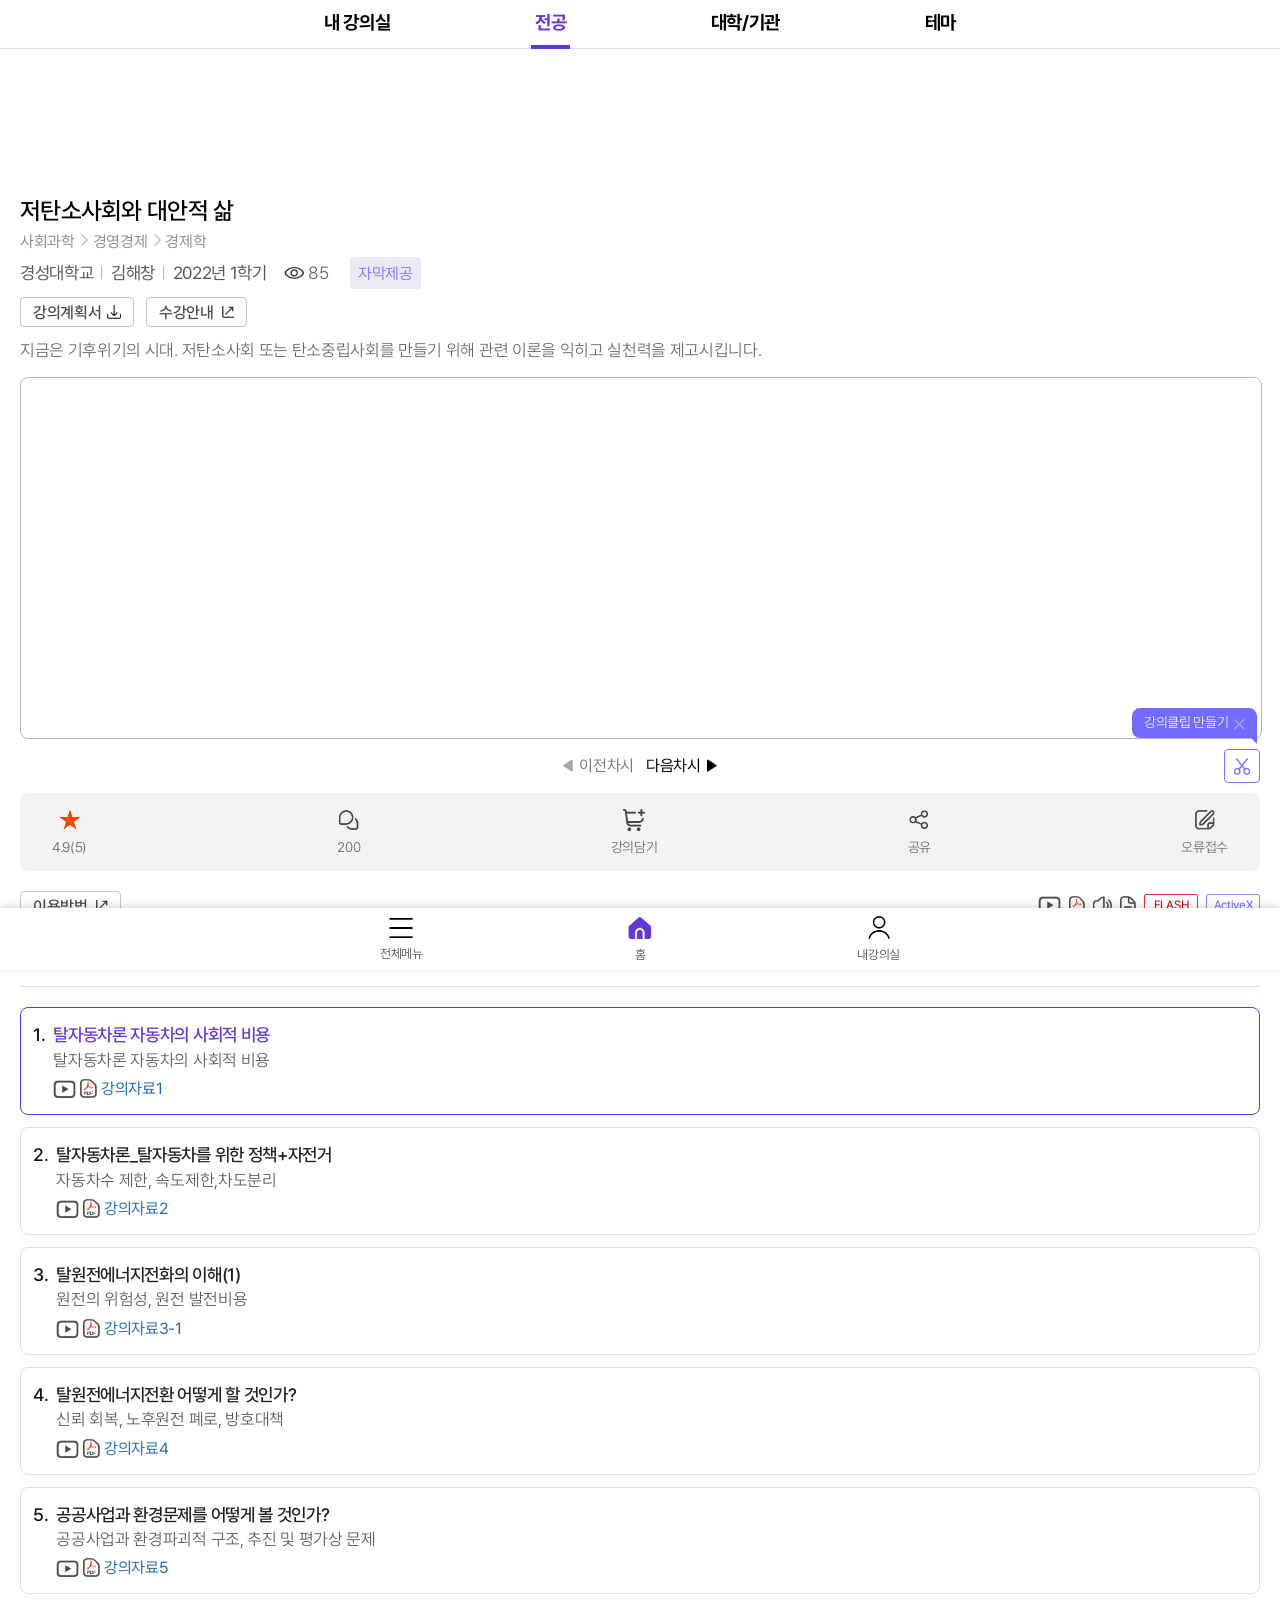
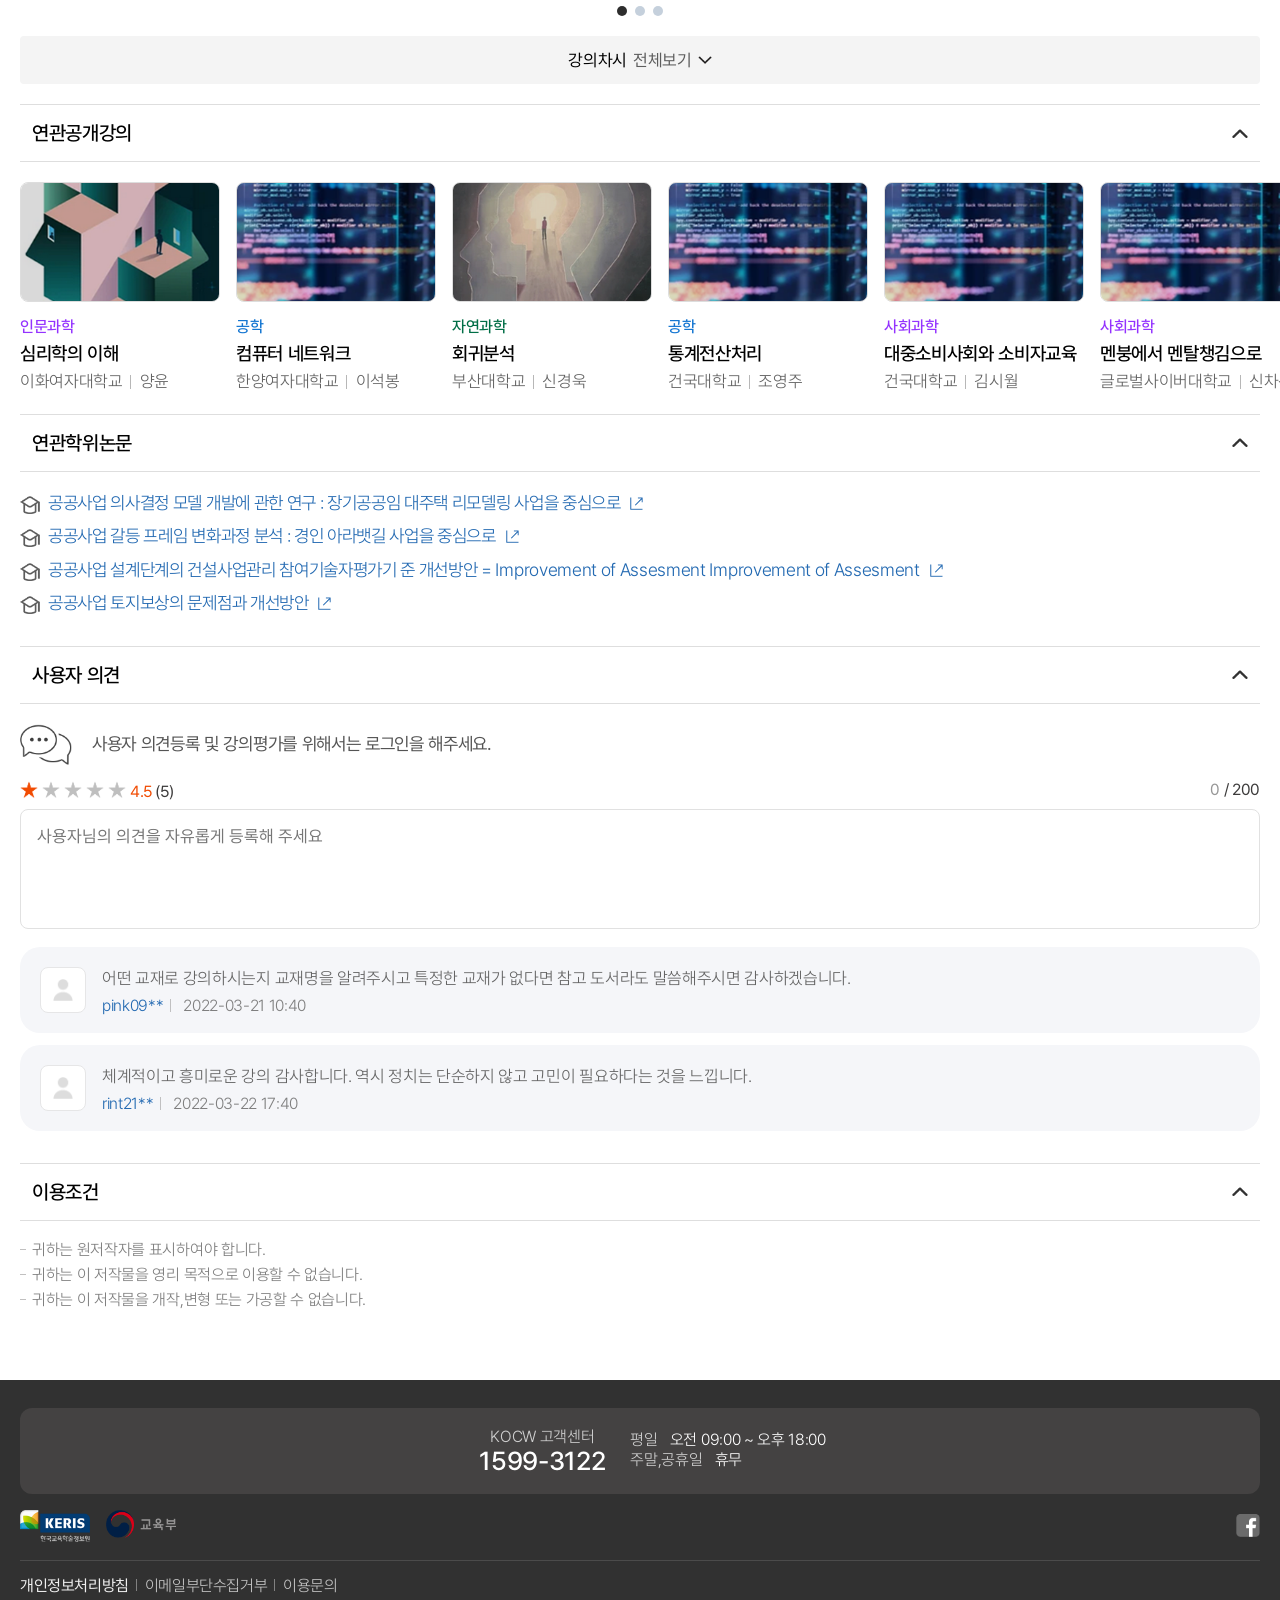
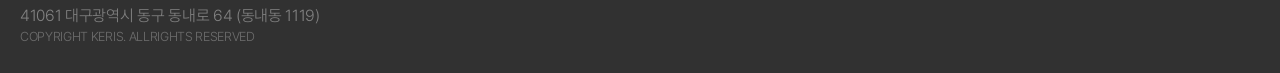
==== mobile/detail.html @ c80a2493 "Add files via upload" ====
<!DOCTYPE html>
<html lang="ko">
<head>
    <meta charset="UTF-8">
    <meta http-equiv="X-UA-Compatible" content="IE=edge">
    <meta name="viewport" content="width=device-width, initial-scale=1.0, maximum-scale=1.0, user-scalable=0"/>
    <meta name="format-detection" content="telephone=no" />
    <title>KOCW</title>
    <link rel="stylesheet" href="style/css/common/reset.css">
    <link rel="stylesheet" href="style/css/common/common.css">
    <link rel="stylesheet" href="style/ui/slick.css">
    <link rel="stylesheet" href="style/ui/swiper-bundle.css">
    <link rel="stylesheet" href="style/css/theme/layout.css">
    <link rel="stylesheet" href="style/css/theme/sub.css">
    <link rel="stylesheet" href="style/css/lecture/detail.css">

    <script src="script/jquery-3.5.1.min.js"></script>
    <script src="script/jquery.easing.min.js"></script>
    <script src="script/slick.js"></script>
    <script src="script/swiper-bundle.js"></script>
    <script src="script/jquery.dotdotdot.js"></script>
    <script src="script/layout.js"></script>
    <script src="script/sub.js"></script>
</head>
<body>
    <div id="divWrapper">
        <header>
            <div id="divHeader">
                <div class="header1">
                    <div class="center">
                        <div class="left">
                            <a class="wholeMenuBtn" href="#" title="">
                                <span></span>
                                <span></span>
                                <span></span>
                            </a>
                            <h1 class="logo"><a href="#" title=""><img src="image/layout/logo.png"></a></h1>
                        </div>
                        <div class="right">
                            <!-- 로그아웃 버튼 -->
                            <a class="myMenuBtn" href="#" title=""><img src="image/layout/logout.png"></a>
                            <!-- 로그인 버튼 -->
                            <!-- <a class="loginBtn" href="#" title=""><img src="image/layout/login.png"></a> -->
                        </div>
                    </div>
                </div>
                <div class="headerSearch">
                    <div class="center">
                        <a class="searchBtn" href="#" title="검색">강의명이나 교수명을 검색해보세요</a>
                    </div>
                </div>
                <div class="header2">
                    <div class="center">
                        <div class="divTopMenu">
                            <ul>
                                <li>
                                    <a href="#" title="내 강의실">내 강의실</a>
                                </li>
                                <li class="on">
                                    <a href="#" title="전공">전공</a>
                                </li>
                                <li>
                                    <a href="#" title="대학/기관">대학/기관</a>
                                </li>
                                <li>
                                    <a href="#" title="테마">테마</a>
                                </li>
                            </ul>
                        </div>
                    </div>
                </div>
            </div>
            <div id="divSearch">
                <div class="searchBoxW">
                    <div class="center">
                        <a class="closeBtn" href="#" title="닫기"><img src="image/arrow/left1.png"></a>  
                        <form>
                            <fieldset>
                                <div class="searchBox">
                                    <input type="text" placeholder="강의명이나 교수명을 검색해보세요">
                                    <input type="reset" value="">
                                    <a class="submitBtn" href="#" title="검색"><img src="image/icon/search.png"></a>
                                </div>
                            </fieldset>
                        </form>
                    </div>
                </div>
                <div class="scrollW">
                    <div class="searchSectionW">
                        <div class="searchSection detail">
                            <div class="center">
                                <div class="searchDetailBtn">
                                    <a class="openBtn" href="#" title="상세검색">상세검색</a>
                                </div>
                                <div class="searchDetails">
                                    <form>
                                        <fieldset>
                                            <div class="searchDetail">
                                                <div class="customSelectBox">
                                                    <div class="customSelect">
                                                        <label for="field1">전체</label>
                                                        <select id="field1">
                                                            <option selected="selected">전체</option>
                                                            <option>강의명</option>
                                                            <option>교수자</option>
                                                            <option>제공기관</option>
                                                        </select>
                                                    </div>
                                                    <ul class="customSelectOpt">
                                                        <li><a href="#" title="전체">전체</a></li>
                                                        <li><a href="#" title="강의명">강의명</a></li>
                                                        <li><a href="#" title="교수자">교수자</a></li>
                                                        <li><a href="#" title="제공기관">제공기관</a></li>
                                                    </ul>
                                                </div>
                                                <input type="text" placeholder="검색어를 입력하세요">
                                                <div class="customSelectBox">
                                                    <div class="customSelect">
                                                        <label for="op1">AND</label>
                                                        <select id="op1">
                                                            <option selected="selected">AND</option>
                                                            <option>OR</option>
                                                            <option>NOT</option>
                                                        </select>
                                                    </div>
                                                    <ul class="customSelectOpt">
                                                        <li><a href="#" title="AND">AND</a></li>
                                                        <li><a href="#" title="OR">OR</a></li>
                                                        <li><a href="#" title="NOT">NOT</a></li>
                                                    </ul>
                                                </div>
                                            </div>
                                            <div class="searchDetail">
                                                <div class="customSelectBox">
                                                    <div class="customSelect">
                                                        <label for="field2">전체</label>
                                                        <select id="field2">
                                                            <option selected="selected">전체</option>
                                                            <option>강의명</option>
                                                            <option>교수자</option>
                                                            <option>제공기관</option>
                                                        </select>
                                                    </div>
                                                    <ul class="customSelectOpt">
                                                        <li><a href="#" title="전체">전체</a></li>
                                                        <li><a href="#" title="강의명">강의명</a></li>
                                                        <li><a href="#" title="교수자">교수자</a></li>
                                                        <li><a href="#" title="제공기관">제공기관</a></li>
                                                    </ul>
                                                </div>
                                                <input type="text" placeholder="검색어를 입력하세요">
                                                <div class="customSelectBox">
                                                    <div class="customSelect">
                                                        <label for="op2">AND</label>
                                                        <select id="op2">
                                                            <option selected="selected">AND</option>
                                                            <option>OR</option>
                                                            <option>NOT</option>
                                                        </select>
                                                    </div>
                                                    <ul class="customSelectOpt">
                                                        <li><a href="#" title="AND">AND</a></li>
                                                        <li><a href="#" title="OR">OR</a></li>
                                                        <li><a href="#" title="NOT">NOT</a></li>
                                                    </ul>
                                                </div>
                                            </div>
                                            <div class="searchDetail">
                                                <div class="customSelectBox">
                                                    <div class="customSelect">
                                                        <label for="field3">전체</label>
                                                        <select id="field3">
                                                            <option selected="selected">전체</option>
                                                            <option>강의명</option>
                                                            <option>교수자</option>
                                                            <option>제공기관</option>
                                                        </select>
                                                    </div>
                                                    <ul class="customSelectOpt">
                                                        <li><a href="#" title="전체">전체</a></li>
                                                        <li><a href="#" title="강의명">강의명</a></li>
                                                        <li><a href="#" title="교수자">교수자</a></li>
                                                        <li><a href="#" title="제공기관">제공기관</a></li>
                                                    </ul>
                                                </div>
                                                <input type="text" placeholder="검색어를 입력하세요">
                                            </div>
                                            <div class="langDetail">
                                                <h3>언어유형</h3>
                                                <div class="customSelectBox">
                                                    <div class="customSelect">
                                                        <label for="lang1">전체</label>
                                                        <select id="lang1">
                                                            <option>전체</option>
                                                            <option>한국어</option>
                                                            <option>영어</option>
                                                        </select>
                                                    </div>
                                                    <ul class="customSelectOpt">
                                                        <li><a href="#" title="전체">전체</a></li>
                                                        <li><a href="#" title="한국어">한국어</a></li>
                                                        <li><a href="#" title="영어">영어</a></li>
                                                    </ul>
                                                </div>
                                            </div>
                                            <a class="detailSubmit" href="#" title="검색">검색</a>
                                        </fieldset>
                                    </form>
                                </div>
                            </div>
                        </div>
                        <div class="searchSection recent">
                            <div class="center">
                                <div  class="sectionTop">
                                    <h3>최근 검색어</h3>
                                    <ul class="controlW">
                                        <li>
                                            <input type="checkbox" id="autoSave">
                                            <div class="switchTrack"><div class="switch"></div></div>
                                            <label for="autoSave">자동저장</label>
                                        </li>
                                        <li><a href="#" title="전체삭제">전체삭제</a></li>
                                    </ul>
                                </div>
                                <ul class="recentList">
                                    <li><a class="title" href="#" title="대학교육">대학교육</a><a class="delete" href="#" title="삭제"><img src="image/icon/delete.png"></a></li>
                                    <li><a class="title" href="#" title="AI">AI</a><a class="delete" href="#" title="삭제"><img src="image/icon/delete.png"></a></li>
                                    <li><a class="title" href="#" title="영어회화">영어회화</a><a class="delete" href="#" title="삭제"><img src="image/icon/delete.png"></a></li>
                                    <li><a class="title" href="#" title="미래사회">미래사회</a><a class="delete" href="#" title="삭제"><img src="image/icon/delete.png"></a></li>
                                    <li><a class="title" href="#" title="메타버스">메타버스</a><a class="delete" href="#" title="삭제"><img src="image/icon/delete.png"></a></li>
                                    <li><a class="title" href="#" title="연구">연구</a><a class="delete" href="#" title="삭제"><img src="image/icon/delete.png"></a></li>
                                </ul>
                            </div>
                        </div>
                        <div class="searchSection popular">
                            <div class="center">
                                <div class="sectionTop">
                                    <h3>인기 검색어</h3>
                                </div>
                                <ul class="popularList">
                                    <li><a href="#" title="메타버스"><span class="number">1</span><span class="title">메타버스</span></a></li>
                                    <li><a href="#" title="컴퓨터 네트워크"><span class="number">2</span><span class="title">컴퓨터 네트워크</span></a></li>
                                    <li><a href="#" title="심리학"><span class="number">3</span><span class="title">심리학</span></a></li>
                                    <li><a href="#" title="서양철학"><span class="number">4</span><span class="title">서양철학</span></a></li>
                                    <li><a href="#" title="인공지능"><span class="number">5</span><span class="title">인공지능</span></a></li>
                                    <li class="toggle"><a href="#" title="영어회화"><span class="number">6</span><span class="title">영어회화</span></a></li>
                                    <li class="toggle"><a href="#" title="대학교육"><span class="number">7</span><span class="title">대학교육</span></a></li>
                                    <li class="toggle"><a href="#" title="AI"><span class="number">8</span><span class="title">AI</span></a></li>
                                    <li class="toggle"><a href="#" title="연구"><span class="number">9</span><span class="title">연구</span></a></li>
                                    <li class="toggle"><a href="#" title="미래사회"><span class="number">10</span><span class="title">미래사회</span></a></li>
                                </ul>
                                <a class="popularMoreBtn" href="#" title="6~10dnl 보기">6 ~ 10위 보기</a>
                            </div>
                        </div>
                    </div>
                </div>
               
            </div>
            <div id="divWholeMenu">
                <div class="wholeMenuTop">
                    <p><span class="userName">이대한</span>님 반가워요!</p>
                    <a class="logoutBtn" href="#" title="로그아웃">로그아웃</a>
                </div>
                <div class="wholeMenuBot">
                    <ul class="depth1">
                        <li>
                            <a href="#" title="내 강의실">내 강의실</a>
                            <ul class="depth2">
                                <li><a href="#" title="최근 본 강의">최근 본 강의</a></li>
                                <li><a href="#" title="강의리스트">강의리스트</a></li>
                                <li><a href="#" title="수강확인증 강의">수강확인증 강의</a></li>
                                <li><a href="#" title="내 강의 클립">내 강의 클립</a></li>
                            </ul>
                        </li>
                        <li class="on">
                            <a href="#" title="전공강의">전공강의</a>
                            <ul class="depth2">
                                <li><a href="#" title="인문과학">인문과학</a></li>
                                <li><a href="#" title="사회과학">사회과학</a></li>
                                <li><a href="#" title="공학">공학</a></li>
                                <li><a href="#" title="자연과학">자연과학</a></li>
                                <li><a href="#" title="교육학">교육학</a></li>
                                <li><a href="#" title="의약학">의약학</a></li>
                                <li><a href="#" title="예술·체육">예술·체육</a></li>
                            </ul>
                        </li>
                        <li>
                            <a href="#" title="대학/기관강의">대학/기관강의</a>
                        </li>
                        <li>
                            <a href="#" title="테마강의">테마강의</a>
                            <ul class="depth2">
                                <li><a href="#" title="직업·직무 교육과정">직업·직무 교육과정</a></li>
                                <li><a href="#" title="대학기초강의">대학기초강의</a></li>
                                <li><a href="#" title="sw교육">sw교육</a></li>
                                <li><a href="#" title="4차산업혁명">4차산업혁명</a></li>
                                <li><a href="#" title="취업대비">취업대비</a></li>
                                <li><a href="#" title="임용&자격증">임용&자격증</a></li>
                                <li><a href="#" title="교양세미나">교양세미나</a></li>
                                <li><a href="#" title="영어&해외특강">영어&해외특강</a></li>
                                <li><a href="#" title="Lectures in English">Lectures in English</a></li>
                                <li><a href="#" title="스마트 교수법">스마트 교수법</a></li>
                                <li><a href="#" title="독학학위전공">독학학위전공</a></li>
                                <li><a href="#" title="한국어·한국문화">한국어·한국문화</a></li>
                                <li><a href="#" title="스페셜 채널">스페셜 채널</a></li>
                                <li><a href="#" title="자막제공 강의">자막제공 강의</a></li>
                                <li><a href="#" title="수강확인증 강의">수강확인증 강의</a></li>
                            </ul>
                        </li>
                        <li>
                            <a href="#" title="공지사항">공지사항</a>
                            <ul class="depth2">
                                <li><a href="#" title="공지사항">공지사항</a></li>
                                <li><a href="#" title="뉴스레터">뉴스레터</a></li>
                            </ul>
                        </li>
                        <li><a href="#" title="KOCW란?">KOCW란?</a></li>
                        <li><a href="#" title="서비스도움말">서비스도움말</a></li>
                        <li><a href="#" title="대학담당자">대학담당자</a></li>
                    </ul>
                </div>
                <a class="wholeMenuClose" href="#" title="전체메뉴 닫기"><img src="image/icon/close.png"></a>
            </div>
            <div class="headerBg"></div>
        </header>
        <div id="divContentsW">
            <div id="divContents">
                <div class="lectureDetailView">
                    <div class="detailText">
                        <h3 class="title">저탄소사회와 대안적 삶</h3>
                        <ul class="location">
                            <li><a href="#" title="사회과학">사회과학</a></li>
                            <li><a href="#" title="경영경제">경영경제</a></li>
                            <li><a href="#" title="경제학">경제학</a></li>
                        </ul>
                        <div class="info">
                            <ul class="lecturer">
                                <li>경성대학교</li>
                                <li>김해창</li>
                                <li>2022년 1학기</li>
                            </ul>
                            <div class="etc">
                                <span class="view">85</span>
                                <span class="caption">자막제공</span>
                            </div>
                        </div>
                        <ul class="dataBtnW">
                            <li class="downloadBtn"><a href="#" title="강의계획서">강의계획서</a></li>
                            <li class="urlBtn"><a href="#" title="수강안내">수강안내</a></li>
                        </ul>
                        <div class="summary">
                            <p>
                                지금은 기후위기의 시대. 저탄소사회 또는 탄소중립사회를 만들기 위해 관련 이론을 익히고 실천력을 제고시킵니다.
                            </p>
                        </div>
                    </div>
                    <div class="detailVideo">
                        <div class="videoW">
                            <video></video>
                        </div>
                        <div class="controllerW">
                            <ul class="controller">
                                <li class="prev"><a href="#" title="">이전차시</a></li>
                                <li class="next active"><a href="#" title="">다음차시</a></li>
                            </ul>
                            <div class="clipBtn">
                                <a class="btn" href="#" title="클립생성"><img src="image/icon/icon_clip.png"></a>
                                <span class="addtext">강의클립 만들기 <a class="close" href="#" title=""><img src="image/icon/close2.png"></a></span>
                            </div>
                        </div>
                    </div>
                    <div class="detailBtn">
                        <ul class="btnArea">
                            <li>
                                <a href="#" title="평점 4.9(5)">
                                    <img src="image/icon/star.png">
                                    <span class="text">4.9(5)</span>
                                </a>
                            </li>
                            <li>
                                <a href="#" title="200">
                                    <img src="image/icon/comment.png">
                                    <span class="text">200</span>
                                </a>
                            </li>
                            <li>
                                <a href="#" title="강의담기">
                                    <img src="image/icon/cart.png">
                                    <span class="text">강의담기</span>
                                </a>
                            </li>
                            <li>
                                <a href="#" title="공유">
                                    <img src="image/icon/share.png">
                                    <span class="text">공유</span>
                                </a>
                            </li>
                            <li>
                                <a href="#" title="오류접수">
                                    <img src="image/icon/accept.png">
                                    <span class="text">오류접수</span>
                                </a>
                            </li>
                        </ul>
                    </div>
                </div>
                <div class="lectureDetailContent">
                    <div class="detailService">
                        <ul class="servideGuideBtn">
                            <li class="urlBtn"><a href="#" title="이용방법">이용방법</a></li>
                        </ul>
                        <ul class="serviceList">
                            <li><img src="image/icon/service_video.png" alt="비디오"></li>
                            <li><img src="image/icon/service_pdf.png" alt="PDF 파일 제공"></li>
                            <li><img src="image/icon/service_mp3.png" alt="오디오 : MP3 파일 제공"></li>
                            <li><img src="image/icon/service_etc.png" alt="기타"></li>
                            <li><span class="flash" alt="플래쉬 : Flash Player 설치 후 이용 가능">FLASH</span></li>
                            <li><span class="activeX" alt="저작도구 : ActiveX 기반 뷰어 설치 후 이용 가능">ActiveX</span></li>
                        </ul>
                    </div>
                    <div class="detailContent classLecture">
                        <h4><a href="#" title="차시별 강의">차시별 강의</a></h4>
                        <div class="content">
                            <ul class="detailList1">
                                <li class="on">
                                    <p class="number">1.</p>
                                    <div class="lecture">
                                        <div>
                                            <p class="mainTitle on"><a href="#" title="탈자동차론 자동차의 사회적 비용">탈자동차론 자동차의 사회적 비용</a></p>
                                            <p class="subTitle">탈자동차론 자동차의 사회적 비용</p>
                                            <p class="contentTitle"><img src="image/icon/service_video.png"><img src="image/icon/service_pdf.png"><a href="#" title="강의자료1">강의자료1</a></p>
                                        </div>
                                    </div>
                                </li>
                                <li>
                                    <p class="number">2.</p>
                                    <div class="lecture">
                                        <div>
                                            <p class="mainTitle"><a href="#" title="탈자동차론_탈자동차를 위한 정책+자전거">탈자동차론_탈자동차를 위한 정책+자전거</a></p>
                                            <p class="subTitle">자동차수 제한, 속도제한,차도분리</p>
                                            <p class="contentTitle"><img src="image/icon/service_video.png"><img src="image/icon/service_pdf.png"><a href="#" title="강의자료2">강의자료2</a></p>
                                            <!-- <p class="subTitle">자동차수 제한, 속도제한,차도분리2</p>
                                            <p class="contentTitle"><img src="image/icon/video.png"><img src="image/icon/pdf.png"><a href="#" title="강의자료2">강의자료2</a></p> -->
                                        </div>
                                    </div>
                                </li>
                                <li>
                                    <p class="number">3.</p>
                                    <div class="lecture">
                                        <div>
                                            <p class="mainTitle"><a href="#" title="탈원전에너지전화의 이해(1)">탈원전에너지전화의 이해(1)</a></p>
                                            <p class="subTitle">원전의 위험성, 원전 발전비용</p>
                                            <p class="contentTitle"><img src="image/icon/service_video.png"><img src="image/icon/service_pdf.png"><a href="#" title="강의자료3-1">강의자료3-1</a></p>
                                        </div>
                                        <!-- <div>
                                            <p class="mainTitle"><a href="#" title="탈원전에너지전화의 이해(2)">탈원전에너지전화의 이해(2)</a></p>
                                            <p class="subTitle">원전의 위험성, 원전 발전비용</p>
                                            <p class="contentTitle"><img src="image/icon/video.png"><img src="image/icon/pdf.png"><a href="#" title="강의자료3-2">강의자료3-2</a></p>
                                        </div> -->
                                    </div>
                                </li>
                                <li>
                                    <p class="number">4.</p>
                                    <div class="lecture">
                                        <div>
                                            <p class="mainTitle"><a href="#" title="탈원전에너지전환 어떻게 할 것인가?">탈원전에너지전환 어떻게 할 것인가?</a></p>
                                            <p class="subTitle">신뢰 회복, 노후원전 폐로, 방호대책</p>
                                            <p class="contentTitle"><img src="image/icon/service_video.png"><img src="image/icon/service_pdf.png"><a href="#" title="강의자료4">강의자료4</a></p>
                                        </div>
                                    </div>
                                </li>
                                <li>
                                    <p class="number">5.</p>
                                    <div class="lecture">
                                        <div>
                                            <p class="mainTitle"><a href="#" title="공공사업과 환경문제를 어떻게 볼 것인가?">공공사업과 환경문제를 어떻게 볼 것인가?</a></p>
                                            <p class="subTitle">공공사업과 환경파괴적 구조, 추진 및 평가상 문제</p>
                                            <p class="contentTitle"><img src="image/icon/service_video.png"><img src="image/icon/service_pdf.png"><a href="#" title="강의자료5">강의자료5</a></p>
                                        </div>
                                    </div>
                                </li>
                                <li>
                                    <p class="number">6.</p>
                                    <div class="lecture">
                                        <div>
                                            <p class="mainTitle on"><a href="#" title="탈자동차론 자동차의 사회적 비용">탈자동차론 자동차의 사회적 비용</a></p>
                                            <p class="subTitle">탈자동차론 자동차의 사회적 비용</p>
                                            <p class="contentTitle"><img src="image/icon/service_video.png"><img src="image/icon/service_pdf.png"><a href="#" title="강의자료6">강의자료6</a></p>
                                        </div>
                                    </div>
                                </li>
                                <li>
                                    <p class="number">7.</p>
                                    <div class="lecture">
                                        <div>
                                            <p class="mainTitle"><a href="#" title="탈자동차론_탈자동차를 위한 정책+자전거">탈자동차론_탈자동차를 위한 정책+자전거</a></p>
                                            <p class="subTitle">자동차수 제한, 속도제한,차도분리</p>
                                            <p class="contentTitle"><img src="image/icon/service_video.png"><img src="image/icon/service_pdf.png"><a href="#" title="강의자료7">강의자료7</a></p>
                                        </div>
                                    </div>
                                </li>
                                <li>
                                    <p class="number">8.</p>
                                    <div class="lecture">
                                        <div>
                                            <p class="mainTitle"><a href="#" title="탈원전에너지전화의 이해(1)">탈원전에너지전화의 이해(1)</a></p>
                                            <p class="subTitle">원전의 위험성, 원전 발전비용</p>
                                            <p class="contentTitle"><img src="image/icon/service_video.png"><img src="image/icon/service_pdf.png"><a href="#" title="강의자료8-1">강의자료8-1</a></p>
                                        </div>
                                    </div>
                                </li>
                                <li>
                                    <p class="number">9.</p>
                                    <div class="lecture">
                                        <div>
                                            <p class="mainTitle"><a href="#" title="탈원전에너지전환 어떻게 할 것인가?">탈원전에너지전환 어떻게 할 것인가?</a></p>
                                            <p class="subTitle">신뢰 회복, 노후원전 폐로, 방호대책</p>
                                            <p class="contentTitle"><img src="image/icon/service_video.png"><img src="image/icon/service_pdf.png"><a href="#" title="강의자료9">강의자료9</a></p>
                                        </div>
                                    </div>
                                </li>
                                <li>
                                    <p class="number">10.</p>
                                    <div class="lecture">
                                        <div>
                                            <p class="mainTitle"><a href="#" title="공공사업과 환경문제를 어떻게 볼 것인가?">공공사업과 환경문제를 어떻게 볼 것인가?</a></p>
                                            <p class="subTitle">공공사업과 환경파괴적 구조, 추진 및 평가상 문제</p>
                                            <p class="contentTitle"><img src="image/icon/service_video.png"><img src="image/icon/service_pdf.png"><a href="#" title="강의자료10">강의자료10</a></p>
                                        </div>
                                    </div>
                                </li>
                                <li>
                                    <p class="number">11.</p>
                                    <div class="lecture">
                                        <div>
                                            <p class="mainTitle"><a href="#" title="탈원전에너지전환 어떻게 할 것인가?">탈원전에너지전환 어떻게 할 것인가?</a></p>
                                            <p class="subTitle">신뢰 회복, 노후원전 폐로, 방호대책</p>
                                            <p class="contentTitle"><img src="image/icon/service_video.png"><img src="image/icon/service_pdf.png"><a href="#" title="강의자료11">강의자료11</a></p>
                                        </div>
                                    </div>
                                </li>
                                <li>
                                    <p class="number">12.</p>
                                    <div class="lecture">
                                        <div>
                                            <p class="mainTitle"><a href="#" title="공공사업과 환경문제를 어떻게 볼 것인가?">공공사업과 환경문제를 어떻게 볼 것인가?</a></p>
                                            <p class="subTitle">공공사업과 환경파괴적 구조, 추진 및 평가상 문제</p>
                                            <p class="contentTitle"><img src="image/icon/service_video.png"><img src="image/icon/service_pdf.png"><a href="#" title="강의자료12">강의자료12</a></p>
                                        </div>
                                    </div>
                                </li>
                            </ul>
                            <div class="dots"></div> 
                            <a class="spreadBtn" href="#" title="강의차시 전체보기"><span>강의차시</span><span class="text">전체보기</span><img src="image/arrow/down3.png"></a>
                        </div>
                    </div>
                    <div class="detailContent relationLecture">
                        <h4><a href="#" title="연관공개강의">연관공개강의</a></h4>
                        <div class="content">
                            <div class="swiper detailList2Swiper VideoList">
                                <ul class="detailList2 swiper-wrapper">
                                    <li class="swiper-slide">
                                        <a href="#" title="심리학의 이해">
                                            <span class="videoCover">
                                                <img src="image/video1.png">
                                            </span>
                                            <span class="videoInfo">
                                                <span class="major color1">인문과학</span>
                                                <span class="title">심리학의 이해</span>
                                                <span class="lecturer"><span class="university">이화여자대학교</span><span class="name">양윤</span></span>
                                            </span>
                                        </a>
                                    </li>
                                    <li class="swiper-slide">
                                        <a href="#" title="컴퓨터 네트워크">
                                            <span class="videoCover">
                                                <img src="image/video2.png">
                                            </span>
                                            <span class="videoInfo">
                                                <span class="major color2">공학</span>
                                                <span class="title">컴퓨터 네트워크</span>
                                                <span class="lecturer"><span class="university">한양여자대학교</span><span class="name">이석봉</span></span>
                                            </span>
                                        </a>
                                    </li>
                                    <li class="swiper-slide">
                                        <a href="#" title="자연과학">
                                            <span class="videoCover">
                                                <img src="image/video3.png">
                                            </span>
                                            <span class="videoInfo">
                                                <span class="major color3">자연과학</span>
                                                <span class="title">회귀분석</span>
                                                <span class="lecturer"><span class="university">부산대학교</span><span class="name">신경욱</span></span>
                                            </span>
                                        </a>
                                    </li>
                                    <li class="swiper-slide">
                                        <a href="#" title="통계전산처리">
                                            <span class="videoCover">
                                                <img src="image/video2.png">
                                            </span>
                                            <span class="videoInfo">
                                                <span class="major color2">공학</span>
                                                <span class="title">통계전산처리</span>
                                                <span class="lecturer"><span class="university">건국대학교</span><span class="name">조영주</span></span>
                                            </span>
                                        </a>
                                    </li>
                                    <li class="swiper-slide">
                                        <a href="#" title="대중소비사회와 소비자교육">
                                            <span class="videoCover">
                                                <img src="image/video2.png">
                                            </span>
                                            <span class="videoInfo">
                                                <span class="major color1">사회과학</span>
                                                <span class="title">대중소비사회와 소비자교육</span>
                                                <span class="lecturer"><span class="university">건국대학교</span><span class="name">김시월</span></span>
                                            </span>
                                        </a>
                                    </li>
                                    <li class="swiper-slide">
                                        <a href="#" title="멘붕에서 멘탈챙김으로">
                                            <span class="videoCover">
                                                <img src="image/video2.png">
                                            </span>
                                            <span class="videoInfo">
                                                <span class="major color1">사회과학</span>
                                                <span class="title">멘붕에서 멘탈챙김으로</span>
                                                <span class="lecturer"><span class="university">글로벌사이버대학교</span><span class="name">신차선</span></span>
                                            </span>
                                        </a>
                                    </li>
                                    <li class="swiper-slide">
                                        <a href="#" title="배워봅시다 성경언어">
                                            <span class="videoCover">
                                                <img src="image/video2.png">
                                            </span>
                                            <span class="videoInfo">
                                                <span class="major color1">인문과학</span>
                                                <span class="title">배워봅시다 성경언어</span>
                                                <span class="lecturer"><span class="university">부산가톨릭대학교</span><span class="name">염철호</span></span>
                                            </span>
                                        </a>
                                    </li>
                                    <li class="swiper-slide">
                                        <a href="#" title="이민법제론">
                                            <span class="videoCover">
                                                <img src="image/video2.png">
                                            </span>
                                            <span class="videoInfo">
                                                <span class="major color1">사회과학</span>
                                                <span class="title">이민법제론</span>
                                                <span class="lecturer"><span class="university">경희사이버대학교</span><span class="name">신광수</span></span>
                                            </span>
                                        </a>
                                    </li>
                                </ul>
                            </div>
                        </div>
                    </div>
                    <div class="detailContent relationThesis">
                        <h4><a href="#" title="연관학위논문">연관학위논문</a></h4>
                        <div class="content">
                            <ul class="detailList3">
                                <li>
                                    <a href="#" title="">
                                        <span>공공사업 의사결정 모델 개발에 관한 연구 : 장기공공임 대주택 리모델링 사업을 중심으로</span>
                                        <img src="image/icon/thesis_url.png">
                                    </a>
                                </li>
                                <li>
                                    <a href="#" title="">
                                        <span>공공사업 갈등 프레임 변화과정 분석 : 경인 아라뱃길 사업을 중심으로</span>
                                        <img src="image/icon/thesis_url.png">
                                    </a>
                                </li>
                                <li>
                                    <a href="#" title="">
                                        <span>공공사업 설계단계의 건설사업관리 참여기술자평가기 준 개선방안 = Improvement of Assesment Improvement of Assesment</span>
                                        <img src="image/icon/thesis_url.png">
                                    </a>
                                </li>
                                <li>
                                    <a href="#" title="">
                                        <span>공공사업 토지보상의 문제점과 개선방안</span>
                                        <img src="image/icon/thesis_url.png">
                                    </a>
                                </li>
                            </ul>
                        </div>
                    </div>
                    <div class="detailContent userComment">
                        <h4><a href="#" title="사용자 의견">사용자 의견</a></h4>
                        <div class="content">
                            <div class="login">
                                <img src="image/icon/commentBg.png">
                                <span>사용자 의견등록 및 강의평가를 위해서는 로그인을 해주세요.</span>
                            </div>
                            <div class="comment">
                                <div class="starW">
                                    <ul class="star">
                                        <li><a href="#" title=""><img src="image/icon/star.png"></a></li>
                                        <li><a href="#" title=""><img src="image/icon/star_gray.png"></a></li>
                                        <li><a href="#" title=""><img src="image/icon/star_gray.png"></a></li>
                                        <li><a href="#" title=""><img src="image/icon/star_gray.png"></a></li>
                                        <li><a href="#" title=""><img src="image/icon/star_gray.png"></a></li>
                                    </ul>
                                    <span class="score">4.5</span>
                                    <span class="total">(5)</span>
                                </div>
                                <div class="textArea">
                                    <span class="txtLength"><span class="length">0</span> / 200</span>
                                    <textarea placeholder="사용자님의 의견을 자유롭게 등록해 주세요"></textarea>
                                </div>
                            </div>
                            <div class="detailList4">
                                <li>
                                    <div class="imgCover"></div>
                                    <div class="textW">
                                        <p class="writeText">어떤 교재로 강의하시는지 교재명을 알려주시고 특정한 교재가 없다면 참고 도서라도 말씀해주시면 감사하겠습니다.</p>
                                        <div class="writeInfo">
                                            <span class="writeUser">pink09**</span>
                                            <span class="writeDate">2022-03-21 10:40</span>
                                        </div>
                                    </div>
                                </li>
                                <li>
                                    <div class="imgCover"></div>
                                    <div class="textW">
                                        <p class="writeText">체계적이고 흥미로운 강의 감사합니다. 역시 정치는 단순하지 않고 고민이 필요하다는 것을 느낍니다.</p>
                                        <div class="writeInfo">
                                            <span class="writeUser">rint21**</span>
                                            <span class="writeDate">2022-03-22 17:40</span>
                                        </div>
                                    </div>
                                </li>
                            </div>
                        </div>
                    </div>
                    <div class="detailContent termOfUse">
                        <h4><a href="#" title="이용조건">이용조건</a></h4>
                        <div class="content">
                            <ul class="detailList5">
                                <li>귀하는 원저작자를 표시하여야 합니다.</li>
                                <li>귀하는 이 저작물을 영리 목적으로 이용할 수 없습니다.</li>
                                <li>귀하는 이 저작물을 개작,변형 또는 가공할 수 없습니다.</li>
                            </ul>
                        </div>
                    </div>
                </div>
            </div>
        </div>
        <footer>
            <div id="divFooter">
                <div class="center">
                    <div class="footerSection">
                        <div class="footerInfo">
                            <div class="call">
                                <p>KOCW 고객센터</p>
                                <p class="number">1599-3122</p>
                            </div>
                            <div class="openHour">
                                <ul>
                                    <li><span class="day">평일</span><span class="time">오전 09:00 ~ 오후 18:00</span></li>
                                    <li><span class="day">주말,공휴일</span><span class="time">휴무</span></li>
                                </ul>
                            </div>
                        </div>
                        <div class="linkMenuW">
                            <ul class="site">
                                <li><a href="#" title="KERIS"><img src="image/layout/footerLogo1.png"></a></li>
                                <li><a href="#" title="교육부"><img src="image/layout/footerLogo2.png"></a></li>
                            </ul>
                            <ul class="sns">
                                <li><a href="#" title="facebook"><img src="image/layout/facebook.png"></a></li>
                            </ul>
                        </div>
                    </div>
                    <div class="footerSection">
                        <ul class="footerMenu">
                            <li class="color"><a href="#" title="개인정보처리방침">개인정보처리방침</a></li>
                            <li><a href="#" title="이메일부단수집거부">이메일부단수집거부</a></li>
                            <li><a href="#" title="이용문의">이용문의</a></li>
                        </ul>
                        <p class="address">41061 대구광역시 동구 동내로 64 (동내동 1119)</p>
                        <p class="copyright">COPYRIGHT KERIS. ALLRIGHTS RESERVED</p>
                    
                    </div>
                </div>
            </div>
        </footer>
        <div class="bottomMenuBar">
            <a class="goTopBtn" href="#" title="상단으로 이동"><img src="image/layout/goTop.png"></a>
            <ul>
                <li class="botWholeMenu">
                    <a href="#" title="">
                        <img src="image/layout/wholeMenu.png">
                        <span>전체메뉴</span>
                    </a>
                </li>
                <li class="home">
                    <a href="#" title="">
                        <img src="image/layout/home.png">
                        <span>홈</span>
                    </a>
                </li>
                <li class="myLecture">
                    <a href="#" title="">
                        <img src="image/layout/myMenu.png">
                        <span>내강의실</span>
                    </a>
                </li>
            </ul>
        </div>
    </div>
</body>
</html>
---- mobile/style/css/common/common.css ----
/* color */
.color1{color: #9433ff!important;}
.color2{color: #1375d1!important;}
.color3{color: #006e46!important;}
.color4{color: #cb5500!important;}

/* Btn */
.downloadBtn{display: inline-block; border: 1px solid #c5c5c5; border-radius: 4px; padding: 6px 32px 6px 12px; color: #474747; font-family: PretendardM, sans-serif; font-size: 1rem; background: url(../../../image/icon/icon_download.png) no-repeat right 12px center; background-size: 14px auto; image-rendering: -webkit-optimize-contrast;}
.urlBtn{display: inline-block; border: 1px solid #c5c5c5; border-radius: 4px; padding: 6px 32px 6px 12px; color: #474747; font-family: PretendardM, sans-serif; font-size: 1rem; background: url(../../../image/icon/icon_url.png) no-repeat right 12px center; background-size: 12px auto; image-rendering: -webkit-optimize-contrast;}
.clipBtn{display: inline-block; border: 1px solid #7c75ff; border-radius: 4px; color: #736bff; font-size: 1rem; position: relative;}
.clipBtn .btn{display: block; padding: 8px 9px 5px;}
.clipBtn img{width: 16px;}
.clipBtn .addtext{position: absolute; right: 2px; top: -12px; transform: translateY(-100%); font-family: PretendardL, sans-serif; font-size: 0.87rem; color: #ffffff; padding: 8px 12px; background-color: #736bff; border-radius: 8px; white-space: nowrap;}
.clipBtn .addtext::after{content: ""; display: block; width: 0px; height: 0px; position: absolute; right: 0; bottom: -6px; border-top:8px solid transparent; border-bottom:8px solid transparent; border-right: 8px solid #736bff; border-left: 8px solid  none;}
.clipBtn .addtext .close img{width: 12px; margin-left: 2px; vertical-align: bottom;}
@media screen and (max-width:640px){
    .downloadBtn{padding: 6px 28px 6px 8px; background-position: right 8px center;}
    .urlBtn{padding: 6px 28px 6px 8px; background-position: right 8px center;}
    .clipBtn .btn{padding: 6px 7px 4px;}
}


/* service */
.flash{display: inline-block; min-width: 52px; border: 1px solid #dc3336; border-radius: 2px; color: #d30004; font-size: 0.75rem; line-height: 20px; text-align: center;}
.activeX{display: inline-block; min-width: 52px; border: 1px solid #8f89ff; border-radius: 2px; color: #736bff; font-size: 0.75rem; line-height: 20px; text-align: center;}
@media screen and (max-width:640px){
    .flash{min-width: 44px; line-height: 18px;}
    .activeX{min-width: 44px; line-height: 18px;}
}


/* VideoList */
.VideoList .videoCover{display: block; width: 200px;  height: 120px; border-radius: 8px; overflow: hidden; position: relative; box-sizing: border-box; border: 1px solid #ddd; flex-shrink: 0;}
.VideoList .videoCover::after{content: ""; display: block; width: 100%; height: 100%; background-color: rgba(0, 0, 0, 0.15); position: absolute; left: 0; top: 0;}
.VideoList .videoCover img{width: 100%; height: 100%;}
.VideoList .videoCover .playTime{position: absolute; height: 16px; line-height: 16px; right: 8px; top: 8px; color: #ffffff; font-size: 0.87rem; padding-left: 20px; background: url(../../../image/icon/vod_timeIcon.png) no-repeat left center; background-size: 16px; z-index: 1;}
.VideoList .videoCover .playBtn{position: absolute; left: 50%; top: 50%; transform: translate(-50%, -50%); width: 32px; height: 32px; z-index: 1;}
.VideoList .videoCover .playBtn img{width: 100%; height: 100%;}
.VideoList .major{display: block; font-size: 1rem; margin-bottom: 8px; font-family: PretendardM, sans-serif;}
.VideoList .title{display: block; font-size: 1.18rem; font-family: PretendardM, sans-serif; color: #000000; margin-bottom: 7px; width: 100%; line-height: 1.2em; word-break: keep-all; white-space: nowrap; text-overflow: ellipsis; overflow: hidden;}
.VideoList .lecturer{display: block; font-size: 1.06rem; color: #626262; font-family: PretendardL, sans-serif;}
.VideoList .lecturer span{display: inline-block;  position: relative; padding-right: 0.5em; margin-right: 0.5em; white-space: nowrap; overflow:hidden; text-overflow: ellipsis; line-height: 1.1em;}
.VideoList .lecturer span::after{content: ""; display: block; width: 1px; height: 0.8em; background-color: #b7b7b7; position: absolute; right: 0px; top: 3px;}
.VideoList .lecturer span:last-child{padding-right: 0; margin-right: 0;}
.VideoList .lecturer span:last-child::after{display: none;}
.VideoList .lecturer .university{max-width: calc(100% - 55px);}

@media screen and (max-width:640px){
    .VideoList .videoCover{height: 100px;}
    .VideoList .lecturer span{padding-right: 0.4em; margin-right: 0.4em;}
}
---- mobile/style/css/theme/layout.css ----
@font-face{
    font-family:NotoSans;
	src:url(../../../style/font/NotoSansCJKkr-Regular.eot);
    src:local('※'), url(../../../style/font/NotoSansCJKkr-Regular.woff) format('woff');
}

@font-face{
    font-family:NotoSansM;
	src:url(../../../style/font/NotoSansCJKkr-Medium.eot);
    src:local('※'), url(../../../style/font/NotoSansCJKkr-Medium.woff) format('woff');
}

@font-face{
    font-family:NotoSansB;
	src:url(../../../style/font/NotoSansKR-Bold.eot);
    src:local('※'), url(../../../style/font/NotoSansKR-Bold.woff) format('woff');
}

@font-face{
    font-family:Roboto;
	src:url(../../../style/font/Roboto-Regular.eot);
    src:local('※'), url(../../../style/font/Roboto-Regular.woff) format('woff');
}

@font-face{
    font-family:RobotoM;
	src:url(../../../style/font/Roboto-Medium.eot);
    src:local('※'), url(../../../style/font/Roboto-Medium.woff) format('woff');
}

@font-face{
    font-family:RobotoB;
	src:url(../../../style/font/Roboto-Bold.eot);
    src:local('※'), url(../../../style/font/Roboto-Bold.woff) format('woff');
}

@font-face{
    font-family:Pretendard;
	src:url(../../../style/font/Pretendard-Regular.eot);
    src:local('※'), url(../../../style/font/Pretendard-Regular.woff) format('woff');
}

@font-face{
    font-family:PretendardL;
	src:url(../../../style/font/Pretendard-Light.eot);
    src:local('※'), url(../../../style/font/Pretendard-Light.woff) format('woff');
}

@font-face{
    font-family:PretendardM;
	src:url(../../../style/font/Pretendard-Medium.eot);
    src:local('※'), url(../../../style/font/Pretendard-Medium.woff) format('woff');
}

@font-face{
    font-family:PretendardB;
	src:url(../../../style/font/Pretendard-Bold.eot);
    src:local('※'), url(../../../style/font/Pretendard-Bold.woff) format('woff');
}

:root{font-size: 16px!important; -webkit-text-size-adjust: 100%; /* Prevent font scaling in landscape while allowing user zoom */}
@media screen and (max-width:640px){
    :root{font-size: 14px!important;}
}
body{font-family:Pretendard, Roboto, NotoSans, sans-serif; letter-spacing: -0.02em;}
html.hidden, body.hidden {overflow: hidden; position: fixed; left: 0; top: 0; right: 0; bottom: 0; height: 100%; touch-action: none; -ms-touch-action: none;}

/* #divWrapper */
#divWrapper{position: relative;}

/* #divHeader*/
#divHeader{background-color: #fff; position: relative; z-index: 13; transition: all ease-in 0.3s;  transition-delay: 0.1s;}
#divWrapper.fixed #divHeader{position: fixed; left: 0; top: 0; width: 100%;}
#divWrapper.hideHeader #divHeader{top: -121px;}
#divHeader .center{width: 100%; padding: 0 20px; box-sizing: border-box;}
/* #divHeader .header1 */
#divHeader .header1 {padding: 12px 0; background-color: #ffffff;}
#divHeader .header1 .center{display: -webkit-box; display: -ms-flexbox; display: flex; -webkit-box-pack: justify; -ms-flex-pack: justify; justify-content: space-between; -webkit-box-align: center; -ms-flex-align: center; align-items: center;}
#divHeader .header1 .left{display: -webkit-box; display: -ms-flexbox; display: flex; -webkit-box-align: center; -ms-flex-align: center; align-items: center;}
#divHeader .header1 .wholeMenuBtn{display: block; width: 28px; height: 20px; position: relative; margin-right: 20px;}
#divHeader .header1 .wholeMenuBtn span{display: block; width: 100%; height: 2px; background-color: #1c1c1c; position: absolute; left: 0; border-radius: 2px;}
#divHeader .header1 .wholeMenuBtn span:nth-child(1){top: 0;}
#divHeader .header1 .wholeMenuBtn span:nth-child(2){top: 50%; transform: translateY(-50%);}
#divHeader .header1 .wholeMenuBtn span:nth-child(3){bottom: 0; width: 80%;}
#divHeader .header1 .logo{width: 84px;}
#divHeader .header1 .logo a{display: block;}
#divHeader .header1 .logo a img{width: 100%; position: relative; top: 2px;}
#divHeader .header1 .myMenuBtn{display: block; width: 24px;}
#divHeader .header1 .myMenuBtn img{width: 100%; position: relative; top: 2px;}
#divHeader .header1 .loginBtn{display: block; width: 24px;}
#divHeader .header1 .loginBtn img{width: 100%; position: relative; top: 2px;}
@media screen and (max-width:640px) {
    #divWrapper.hideHeader #divHeader{top: -116px;}
    #divHeader .center{width: 100%; padding: 0 16px;}
}
/* #divHeader .headerSearch */
#divHeader .headerSearch .searchBtn{display: block; width: 100%; box-sizing: border-box; border: 0; border-radius: 4px; line-height: 60px; padding: 0 50px 0 12px; background:#6435d9 url(../../../image/icon/search.png) no-repeat right 12px center; background-size: 28px; color: #fff; font-weight: normal; font-family: Pretendard, sans-serif; font-size: 1.12rem; white-space: nowrap; overflow: hidden; text-overflow: ellipsis; position: relative;}
/* #divHeader .headerSearch .searchBtn::after{content: ""; display: block; width: 18px; height: 18px; background: url(../../../image/reset.png) no-repeat center center; position: absolute; right: 48px; top: 50%; transform: translateY(-50%); background-size: cover;} */
@media screen and (max-width:640px){
    #divHeader .headerSearch .searchBtn{line-height: 56px; background-size: 25px;}
    /* #divHeader .headerSearch .searchBtn::after{width: 16px; height: 16px; right: 44px;} */
}
/* #divHeader .header2 */
#divHeader .header2{border-bottom: 1px solid #dddddd;}
#divHeader .header2 .center{padding: 0 20px;}
#divHeader .header2 .divTopMenu{max-width: 640px; margin: 0 auto;}
#divHeader .header2 .divTopMenu ul{display: -webkit-box; display: -ms-flexbox; display: flex; -webkit-box-pack: justify; -ms-flex-pack: justify; justify-content: space-between; -webkit-box-align: center; -ms-flex-align: center; align-items: center;}
#divHeader .header2 .divTopMenu ul li a{display: block; font-size: 1.18rem; color: #000000; padding: 16px 4px; position: relative; font-family: PretendardB, sans-serif;}
#divHeader .header2 .divTopMenu ul li a::after{content: ""; display: none; width: 100%; height: 4px; background-color: #6435d9; position: absolute; left: 0; bottom: -1px;}
#divHeader .header2 .divTopMenu ul li.on a{color: #6435d9;}
#divHeader .header2 .divTopMenu ul li.on a::after{display: block;}

/* #divSearch */
#divSearch{display: none; position: fixed; left: 0; top: 100%; bottom: 0;  width: 100%; padding: 30px 0 0; margin-bottom: 0px; z-index: 14; background-color: #ffffff; border-top-left-radius: 20px; border-top-right-radius: 20px; height: calc(100vh - 48px);}
/* #divSearch::after{content: ""; display: block; height: 30px; width: 100%; position: absolute; left: 0; top: 0; background-color: #ffffff; z-index: 1;} */
#divSearch .center{padding: 0 20px; box-sizing: border-box;}
#divSearch .scrollW{width: 100%; height: calc(100% - 100px); overflow: auto; padding-bottom: 80px; box-sizing: border-box;}
/* searchBoxW */
#divSearch .searchBoxW{margin-bottom: 12px;}
#divSearch .searchBoxW .center{display: -webkit-box; display: -ms-flexbox; display: flex;-webkit-box-align: center; -ms-flex-align: center; align-items: center;}
#divSearch .searchBoxW form{width: 100%;}
#divSearch .closeBtn{flex-shrink: 0; margin-right: 16px;}
#divSearch .closeBtn img{width: 16px;}
#divSearch .searchBox{width: 100%; position: relative;}
#divSearch .searchBox input[type=text]{width: 100%; box-sizing: border-box; border: 0; border-radius: 4px; line-height: 60px; padding: 0 80px 0 16px; background:#6435d9; color: #fff; font-weight: normal; font-family: Pretendard, sans-serif; font-size: 1.06rem;}
#divSearch .searchBox input[type=text]::placeholder{color: #fff; font-weight: normal; font-family: Pretendard, sans-serif;  font-size: 1.06rem;}
#divSearch .searchBox input[type=reset]{position: absolute; right: 50px; top: 50%; transform: translateY(-50%); border: none; background: url(../../../image/icon/reset.png) no-repeat center center; width: 18px; height: 18px; padding: 0; border-radius: 50%; box-sizing: border-box; background-size: cover; cursor: pointer; image-rendering: -webkit-optimize-contrast;}
#divSearch .searchBox .submitBtn{position: absolute; right: 12px; top: 50%; transform: translateY(-50%); width: 28px;}
#divSearch .searchBox .submitBtn img{width: 100%;}
/* searchSection */
#divSearch .searchSectionW{background-color: #ebebeb;}
#divSearch .searchSection{padding: 30px 0; margin-bottom: 8px; border-bottom: 1px solid #dfdfdf; background-color: #ffffff;}
#divSearch .searchSection:last-child{margin-bottom: 0; border-bottom: 0;}
#divSearch .searchSection.detail{padding: 0;}
#divSearch .searchSection.detail.open{padding: 0  0 30px;}
#divSearch .searchDetailBtn{text-align: right;}
#divSearch .searchDetailBtn .openBtn{display: inline-block; padding: 8px 32px 8px 12px; border-radius: 4px; border: 1px solid #6435d9; color: #6435d9; font-size: 1rem; margin-bottom: 12px; position: relative;}
#divSearch .searchDetailBtn .openBtn::after{content: ""; display: block; width: 12px; height: 12px; background: url(../../../image/arrow/up2.png) no-repeat center center; background-size: 12px; position: absolute; right: 12px; top: 50%; transform: translateY(-50%);}
#divSearch .searchSection.detail.open .openBtn::after{transform: translateY(-50%) rotateZ(180deg);}
#divSearch .searchDetails{display: none;}
#divSearch .searchSection.detail.open .searchDetails{display: block;}
#divSearch .searchDetails .searchDetail{width: 100%; border-radius: 4px; padding: 15px 10px 7px; box-sizing: border-box; background-color: #f4f4f4; margin-bottom: 12px;}
#divSearch .searchDetails .customSelectBox{position: relative; width: 100%; margin-bottom: 8px;}
#divSearch .searchDetails .customSelectBox .customSelect label{display: block; width: 100%; padding: 0 15px; box-sizing: border-box; font-size: 1rem; color: #5b5b5b; line-height: 40px; border-radius: 4px; border: 1px solid #d7d7d7; background: #ffffff; position: relative;}
#divSearch .searchDetails .customSelectBox .customSelect label::after{content: ""; display: block; width: 12px; height: 12px; background: #ffffff url(../../../image/arrow/select.png) no-repeat center center; background-size: 12px; position: absolute; right: 12px; top: 50%; transform: translateY(-50%);}
#divSearch .searchDetails .customSelectBox.on .customSelect label{border-color: #6435d9;}
#divSearch .searchDetails .customSelectBox .customSelect select{display: none;}
#divSearch .searchDetails .customSelectBox .customSelectOpt{display: none;overflow: hidden; border-radius: 4px; border: 1px solid #6435d9; position: absolute; left: 0; top: calc(100% - 1px); width: 100%; box-sizing: border-box; background-color: #ffffff; z-index: 1;}
/* #divSearch .searchDetails .customSelectBox.on .customSelectOpt{display: block;} */
#divSearch .searchDetails .customSelectBox .customSelectOpt li a{display: block; width: 100%; line-height: 40px; padding: 0 15px; box-sizing: border-box; font-size: 1rem; color: #5b5b5b;}
#divSearch .searchDetails .customSelectBox .customSelectOpt li a:hover{background-color: #f2f2f2; color: #000000;}
#divSearch .searchDetails input[type=text]{width: 100%; height: 40px; padding: 0 15px; box-sizing: border-box; border-radius: 4px; border: 1px solid #d7d7d7; font-size: 1rem; color: #5b5b5b; margin-bottom: 8px;}
#divSearch .searchDetails input[type=text]::placeholder{font-family: Pretendard, sans-serif; font-size: 1rem; color: #5b5b5b;}
#divSearch .searchDetails input[type=text]:focus{border-color: #6435d9;}
#divSearch .langDetail{display: -webkit-box; display: -ms-flexbox; display: flex; -webkit-box-align: center; -ms-flex-align: center; align-items: center; margin: 20px 0;}
#divSearch .langDetail h3{width: 80px; font-family: PretendardM, sans-serif; font-size: 1.06rem; color: #212121; margin-right: 30px;}
#divSearch .langDetail .customSelectBox{margin-bottom: 0;}
#divSearch .detailSubmit{display: block; width: 166px; padding: 15px 0; background-color: #313131; border-radius: 8px; color: #ffffff; font-size: 1.06rem; text-align: center; margin:0 auto;}

#divSearch  ul li a{color: #3b3b3b; font-family: Pretendard, sans-serif; font-size: 1.06rem;}
#divSearch .sectionTop h3{font-family: PretendardM, sans-serif; color: #000000; font-size: 1.25rem; margin-bottom: 24px; font-weight: normal; line-height: 1.2;}
#divSearch .sectionTop{position: relative; display: -webkit-box; display: -ms-flexbox; display: flex; -webkit-box-align: start; -ms-flex-align: start; align-items: flex-start;}
#divSearch .sectionTop .controlW{display: -webkit-box; display: -ms-flexbox; display: flex; -webkit-box-align: center; -ms-flex-align: center; align-items: center; position: relative; top: 2px;}
#divSearch .sectionTop .controlW li{position: relative; padding: 0 10px;}
#divSearch .sectionTop .controlW li::after{content: ""; display: block; width: 1px; height: 10px; background-color: #d6d5d5; position: absolute; right: 0; top: 5px;}
#divSearch .sectionTop .controlW li:last-child:after{display: none;}
#divSearch .sectionTop .controlW li a{color: #939393; font-size: 0.87rem;}
#divSearch .sectionTop .controlW li{display: -webkit-box; display: -ms-flexbox; display: flex; -webkit-box-align: center; -ms-flex-align: center; align-items: center;}
#divSearch .sectionTop .controlW li .switchTrack{width: 35px; height: 15px; background-color: #dedede; border-radius: 20px; margin-right: 8px; padding: 2px; position: relative; cursor: pointer;}
#divSearch .sectionTop .controlW li .switchTrack .switch{width: 15px; height: 15px; border-radius: 50%; background-color: #ffffff; position: absolute; left: 2px; top: 2px; transition: all 0.4s;}
#divSearch .sectionTop .controlW li .switchTrack.on{background-color: #6435d9;}
#divSearch .sectionTop .controlW li .switchTrack.on .switch{left: calc(100% - 2px); transform: translateX(-100%);}
#divSearch .sectionTop .controlW li input[type=checkbox]{display: none;}
#divSearch .sectionTop .controlW li label{color: #939393; font-size: 0.87rem; cursor: pointer; line-height: 20px;}
#divSearch .recent .center{padding: 0 10px 0 20px;}
#divSearch .recent .recentList{display: -webkit-box; display: -ms-flexbox; display: flex; -webkit-box-lines: multiple; -ms-flex-wrap: wrap; flex-wrap: wrap;}
#divSearch .recent .recentList li{display: -webkit-box; display: -ms-flexbox; display: flex; -webkit-box-align: center; -ms-flex-align: center; align-items: center; border: 1px solid #dddddd; padding: 8px 16px; border-radius: 20px; margin-right: 10px; margin-bottom: 10px;}
#divSearch .recent .recentList li .title{margin-right: 8px; font-size: 1rem;}
#divSearch .recent .recentList li .delete img{width: 11px; margin-top: 1px;}
#divSearch .popular .popularList{margin-bottom: 12px;}
#divSearch .popular .popularList li.toggle{display: none;}
#divSearch .popular.open .popularList li.toggle{display: block;}
#divSearch .popular .popularList li a {display: block; padding: 12px 0;}
#divSearch .popular .popularList li:first-child a{padding-top: 0;}
#divSearch .popular .popularList li a .number{color: #6e6e6e; display: inline-block; width: 24px;  vertical-align: text-bottom;}
#divSearch .popular .popularList li a .title{display: inline-block; width: calc(100% - 30px); white-space: nowrap; overflow: hidden; text-overflow: ellipsis;  vertical-align: text-bottom;}
#divSearch .popular .popularMoreBtn{display: block; text-align: right; padding: 15px 20px; color: #3b3b3b; font-size: 0.95rem; border-top: 1px solid #dbdbdb; position: relative;}
#divSearch .popular .popularMoreBtn::after{content: ""; display: block; width: 12px; height: 12px; background: url(../../../image/arrow/down1.png) no-repeat center; background-size: 12px; position: absolute; right: 0; top: 50%; transform: translateY(-50%);}
#divSearch .popular.open .popularMoreBtn::after{transform: translateY(-50%) rotateZ(180deg);}

@media screen and (max-width:640px){
    #divSearch .center{padding: 0 16px;}
    #divSearch .searchBox input[type=text]{line-height: 56px; padding: 0 70px 0 12px;}
    #divSearch .searchBox input[type=reset]{right: 44px; width: 16px; height: 16px;}
    #divSearch .searchBox .submitBtn{position: absolute; right: 12px; top: 50%; transform: translateY(-50%); width: 25px;}
    #divSearch .closeBtn{margin-right: 12px;}
    #divSearch .closeBtn img{width: 14px;}
    #divSearch .searchDetails .customSelectBox .customSelect label{line-height: 36px;}
    #divSearch .searchDetails .customSelectBox .customSelect label::after{background-size: 10px;}
    #divSearch .searchDetails .customSelectBox .customSelectOpt li a{line-height: 36px;}
    #divSearch .searchDetails input[type=text]{height: 36px;}
    #divSearch .recent .center{padding: 0 6px 0 16px;}
    #divSearch .recentList li{margin-right: 8px; margin-bottom: 8px; padding: 8px 16px;}
    #divSearch .popularList li a {display: block; padding: 8px 0;}
}

#divWholeMenu{position: fixed; left: -100%; top: 0; bottom: 0; width: 100%; z-index: 14; display: none;}
#divWholeMenu .wholeMenuTop{display: -webkit-box; display: -ms-flexbox; display: flex; -webkit-box-align: center; -ms-flex-align: center; align-items: center; padding: 16px 30px; border-bottom: 1px solid #b9b9b9; background-color: #ffffff;}
#divWholeMenu .wholeMenuTop p{color: #686868; font-size: 1.12rem; margin-right: 12px;}
#divWholeMenu .wholeMenuTop .userName{color: #000000; margin-right: 4px; font-size: 1.18rem; font-family: PretendardM, sans-serif;}
#divWholeMenu .wholeMenuTop .logoutBtn{display: inline-block; background-color: #ece8f6; font-size: 1.06rem; color: #6f67fe; padding: 2px 12px; border-radius: 20px; line-height: 1.7;}
#divWholeMenu .wholeMenuBot{height: calc(100% - 55px); position: relative; background-color: #ffffff; position: relative;}
#divWholeMenu .wholeMenuBot::after{content: ""; display: block; width: calc(30% - 15px); background-color: #f2f3f7; position: absolute; left: 0; top: 0; bottom: 0;}
#divWholeMenu .depth1{height: 100%;  width: 30%; padding: 8px 0; box-sizing: border-box; padding-bottom: 40px; overflow: auto;}
#divWholeMenu .depth1 > li > a{display: block; width: calc(100% - 15px); font-family: PretendardM, sans-serif; box-sizing: border-box; padding: 16px 30px; font-size: 1.06rem; color: #343434; position: relative; z-index: 2;}
#divWholeMenu .depth1 > li > a::before{content: ""; display: block; width: 100%; height: 100%; background: #6435d9 url(../../../image/arrow/right.png) no-repeat right 15px center; background-size: 10px; border-radius: 30px; position: absolute; left: 0; top: 0; z-index: -1; opacity: 0;}
#divWholeMenu .depth1 > li.on > a::before{transform: translateX(15px); opacity: 1; transition: transform ease-in 0.5s;}
#divWholeMenu .depth1 > li.on > a{color: #ffffff;}
#divWholeMenu .depth1 > li.on .depth2{display: block;}
#divWholeMenu .depth2{background-color: #ffffff; height: 100%; overflow: auto;  position: absolute; right: 0; top: 0; width: 70%; padding:8px 15px 8px 0; box-sizing: border-box; display: none; box-sizing: border-box; padding-bottom: 40px;}
#divWholeMenu .depth2 > li{border-bottom: 1px solid #cdcdcd;}
#divWholeMenu .depth2 > li > a{display: block; font-size: 1.06rem; padding: 16px 15px; color: #696969;}
#divWholeMenu .wholeMenuClose{position: absolute; right: 20px; top: 20px;}
#divWholeMenu .wholeMenuClose img{width: 24px;}
@media screen and (max-width:640px){
    #divWholeMenu .wholeMenuTop{padding: 16px 20px;}
    #divWholeMenu .depth1{width: 40%;}
    #divWholeMenu .wholeMenuBot::after{width: calc(40% - 16px);}
    #divWholeMenu .depth1 > li > a{padding: 16px 12px;  text-indent: 8px; width: calc(100% - 12px);}
    #divWholeMenu .depth1 > li > a::before{background-size: 8px; background-position: right 12px center;}
    #divWholeMenu .depth1 > li.on > a::before{transform: translateX(8px);}
    #divWholeMenu .depth2{padding:8px 12px 8px 0; width: 60%; padding-bottom: 40px;}
    #divWholeMenu .depth2 > li > a{padding: 16px 8px;}
    #divWholeMenu .wholeMenuClose img{width: 20px;}
}
@media screen and (max-width:360px){
    #divWholeMenu .depth1 > li > a{font-size: 1rem;}
    #divWholeMenu .depth2 > li > a{font-size: 1rem;}
}

header .headerBg{content: ""; display: none; width: 100%; height: 100vh; position: fixed; left: 0; top: 0; background-color: rgba(0, 0, 0, 0.64); z-index: 13;}

#divContentsW{padding-bottom: 20px; min-height: calc(100vh - 460px);}

/* divFooter */
#divFooter{background-color: #313131; padding: 28px 0;}
#divFooter .center{padding: 0 20px; box-sizing: border-box;}
#divFooter .footerInfo{background-color: #444242; padding: 12px 20px; border-radius: 12px; display: -webkit-box; display: -ms-flexbox; display: flex; -webkit-box-pack: center; -ms-flex-pack: center; justify-content: center; -webkit-box-align: center; -ms-flex-align: center; align-items: center; -webkit-box-lines: multiple; -ms-flex-wrap: wrap; flex-wrap: wrap;}
#divFooter .footerInfo .call{text-align: center; margin: 8px 25px;}
#divFooter .footerInfo .call p{color: #d0d0d0; font-size: 1rem; font-family: PretendardL, sans-serif; line-height: 1;}
#divFooter .footerInfo .call .number{color: #ffffff; font-size: 1.62rem; font-family: PretendardM, sans-serif; line-height: 1; margin-top: 4px;}
#divFooter .footerInfo .openHour{font-size: 1rem; font-family: PretendardL, sans-serif; margin: 4px 0;}
#divFooter .footerInfo .openHour li{margin-bottom: 4px;}
#divFooter .footerInfo .openHour .day{color: #d0d0d0; margin-right: 12px;}
#divFooter .footerInfo .openHour .time{color: #ffffff;}
.linkMenuW{display: -webkit-box; display: -ms-flexbox; display: flex; -webkit-box-pack: justify; -ms-flex-pack: justify; justify-content: space-between; -webkit-box-align: center; -ms-flex-align: center; align-items: center;padding: 16px 0; border-bottom: 1px solid #4b4b4b; margin-bottom: 16px;}
.linkMenuW .site{display: -webkit-box; display: -ms-flexbox; display: flex;}
.linkMenuW .site li{margin-right: 16px;}
.linkMenuW .site li:last-child{margin-right: 0;}
.linkMenuW .site li img{width: 70px;}
.linkMenuW .sns{display: -webkit-box; display: -ms-flexbox; display: flex;}
.linkMenuW .sns li{margin-left: 12px;}
.linkMenuW .sns li:first-child{margin-left: 0px;}
.linkMenuW .sns li img{width: 24px}
.footerMenu{display: -webkit-box; display: -ms-flexbox; display: flex; -webkit-box-lines: multiple; -ms-flex-wrap: wrap; flex-wrap: wrap; margin-bottom: 12px;}
.footerMenu li{margin-right: 16px; position: relative;}
.footerMenu li::after{content: ""; display: block; width: 1px; height: 12px; background-color: #818181; position: absolute; right: -8px; top: 2px;}
.footerMenu li:last-child{margin-right: 0;}
.footerMenu li:last-child:after{display: none;}
.footerMenu li a{color: #c6c6c6; font-size: 1rem; font-family: PretendardL, sans-serif; letter-spacing: -0.025em;}
.footerMenu .color a{color: #f1f1f1; font-family: Pretendard, sans-serif;}
.address{font-size: 1rem; color: #818181; font-family: PretendardL, sans-serif; line-height: 1.25em; margin-bottom: 4px;}
.copyright{font-size: 0.81rem; color: #6c6c6c; font-family: PretendardL, sans-serif; line-height: 1.25em;}
@media screen and (max-width:640px) {
    #divFooter .center{padding: 0 16px;}
    #divFooter .footerInfo{padding: 12px 12px;}
    #divFooter .footerInfo .call{margin: 8px 6px;}
    #divFooter .footerInfo .call .number{font-size: 1.5rem;}
    #divFooter .footerInfo .openHour{margin: 6px;}
    #divFooter .footerInfo .openHour .day{margin-right: 6px;}
}


.bottomMenuBar{position: fixed; bottom: 0; left: 0; width: 100%; box-sizing: border-box; background-color: #ffffff; z-index: 12; transition: all ease-in 0.3s; transition-delay: 0.1s; box-shadow:0px -2px 8px 0px rgba(0, 0, 0, 0.15)}
.bottomMenuBar .goTopBtn{position: absolute; right: 20px; top: -60px; width: 40px; height: 40px; border-radius: 50%; background-color: #6435d9; display: none;}
.bottomMenuBar .goTopBtn img{height: 24px; position: absolute; left: 50%; top: 50%; transform: translate(-50%, -50%);}
.bottomMenuBar ul{display: -webkit-box; display: -ms-flexbox; display: flex; -webkit-box-pack: justify; -ms-flex-pack: justify; justify-content: space-between; -webkit-box-align: center; -ms-flex-align: center; align-items: center; padding: 8px 60px; box-sizing: border-box; max-width: 640px; margin: 0 auto; }
.bottomMenuBar ul li a{display: block; text-align: center;}
.bottomMenuBar ul li img{width: 24px; margin-bottom: 8px;}
.bottomMenuBar ul li span{display: block; font-size: 0.8rem; letter-spacing: -0.025em; color: #3f3f3f; font-family: PretendardL, sans-serif;}
@media screen and (max-width:640px) {
    .bottomMenuBar .goTopBtn{right: 16px; top: -56px; width: 36px; height: 36px;}
    .bottomMenuBar .goTopBtn img{height: 20px;}
    .bottomMenuBar ul{padding: 8px 40px;}
}
---- mobile/style/css/theme/sub.css ----
#divWrapper.fixed #divContentsW{padding-top: 170px;}
@media screen and (max-width:640px){
    #divWrapper.fixed #divContentsW{padding-top: 164px;}
}

#divContents{padding: 24px 20px; overflow: hidden;}
@media screen and (max-width:640px){
    #divContents{padding: 24px 16px;}
}
---- mobile/style/css/lecture/detail.css ----
/* lectureDetailView - detailText */
.lectureDetailView .detailText{margin-bottom: 16px;}
.lectureDetailView .detailText .title{font-family: PretendardM, sans-serif; font-size: 1.5rem; color: #010101; line-height: 1.3em; margin-bottom: 8px; letter-spacing: -0.03em;}
.lectureDetailView .detailText .location{display: -webkit-box; display: -ms-flexbox; display: flex; margin-bottom: 8px;}
.lectureDetailView .detailText .location li{position: relative; padding-right: 16px; margin-right: 2px;}
.lectureDetailView .detailText .location li::after{content: ""; display: block; width: 12px; height: 12px; background: url(../../../image/arrow/location.png) no-repeat center center; background-size: auto 100%; position: absolute; right: 0; top: 1px;}
.lectureDetailView .detailText .location li:last-child:after{display: none;}
.lectureDetailView .detailText .location li a{color: #919090; font-size: 1rem;} 
.lectureDetailView .detailText .info{display: -webkit-box; display: -ms-flexbox; display: flex; -webkit-box-lines: multiple; -ms-flex-wrap: wrap; flex-wrap: wrap; -webkit-box-align: center; -ms-flex-align: center; align-items: center;}
.lectureDetailView .detailText .info .lecturer{display: -webkit-box; display: -ms-flexbox; display: flex; -webkit-box-lines: multiple; -ms-flex-wrap: wrap; flex-wrap: wrap; margin-bottom: 8px;}
.lectureDetailView .detailText .info .lecturer li{position: relative; padding-right: 0.5em; margin-right: 0.5em; color: #5a5a5a; font-size: 1.1rem; white-space: nowrap;}
.lectureDetailView .detailText .info .lecturer li::after{content: ""; display: block; width: 1px; height: 0.7em; background-color: #b4b4b4; position: absolute; right: 0; top: 2px;}
.lectureDetailView .detailText .info .lecturer li:last-child:after{display: none;}
.lectureDetailView .detailText .info .view{font-size: 1.1rem; color: #626262; padding-left: 24px; background: url(../../../image/icon/view.png) no-repeat left center; background-size: 20px; margin-right: 1em; font-family: PretendardL, sans-serif; margin-bottom: 8px;}
.lectureDetailView .detailText .info .caption{display: inline-block; color: #6f67fe; background-color: #ece8f6; border-radius: 4px; padding: 8px; font-size: 1rem; font-family: PretendardL, sans-serif; margin-bottom: 8px;}
.lectureDetailView .detailText .dataBtnW{margin-bottom: 12px;}
.lectureDetailView .detailText .dataBtnW li{margin-right: 8px;}
.lectureDetailView .detailText .summary{font-family: PretendardL, sans-serif; font-size: 1.06rem; color: #626262; line-height: 1.3em;}
@media screen and (max-width:640px){
    .lectureDetailView .detailText .info .lecturer li{padding-right: 0.4em; margin-right: 0.4em;}
    .lectureDetailView .detailText .info .lecturer li:last-child{margin-right: 0;}
    .lectureDetailView .detailText .info .view{margin-right: 0.5em; font-size: 1rem; background-size: 16px; padding-left: 20px; margin-right: 0.4em;}
    .lectureDetailView .detailText .info .caption{padding: 4px;}
    .lectureDetailView .detailText .dataBtnW li{margin-right: 4px;}
}

/* lectureDetailView - detailVideo */
.lectureDetailView .detailVideo .videoW{margin-bottom: 8px;}
.lectureDetailView .detailVideo .videoW video{width: 100%; height: 360px; border-radius: 8px; border: 1px solid #b7b7b7; overflow: hidden;}
.lectureDetailView .detailVideo .controllerW{position: relative; margin-bottom: 12px;}
.lectureDetailView .detailVideo .controllerW .controller{height: 32px; display: -webkit-box; display: -ms-flexbox; display: flex; -webkit-box-pack: center; -ms-flex-pack: center; justify-content: center; -webkit-box-align: center; -ms-flex-align: center; align-items: center;}
.lectureDetailView .detailVideo .controllerW .controller .prev a{color: #7b7b7b; font-size: 1rem; padding-left: 16px; background: url(../../../image/arrow/prev.png) no-repeat left center; background-size: 10px auto; margin-right: 12px;}
.lectureDetailView .detailVideo .controllerW .controller .next a{color: #7b7b7b; font-size: 1rem; padding-right: 16px; background: url(../../../image/arrow/next.png) no-repeat right center; background-size: 10px auto;}
.lectureDetailView .detailVideo .controllerW .controller .prev.active a{color: #000000; background-image: url(../../../image/arrow/prev_black.png);}
.lectureDetailView .detailVideo .controllerW .controller .next.active a{color: #000000; background-image: url(../../../image/arrow/next_black.png);}
.lectureDetailView .detailVideo .controllerW .clipBtn{position: absolute; right: 0; top: 0;}
@media screen and (max-width:640px){
    .lectureDetailView .detailVideo .videoW video{height: 280px;}
    .lectureDetailView .detailVideo .controllerW .controller .prev a{padding-left: 12px; background-size: 8px auto;}
    .lectureDetailView .detailVideo .controllerW .controller .next a{padding-right: 12px; background-size: 8px auto;}
}
@media screen and (max-width:360px){
    .lectureDetailView .detailVideo .videoW video{height: 240px;}
    .lectureDetailView .detailVideo .controllerW{text-align: right;}
}

/* lectureDetailView - detailBtn */
.lectureDetailView .detailBtn{margin-bottom: 20px;}
.lectureDetailView .detailBtn .btnArea{background-color: #f3f3f4; border-radius: 8px; padding: 16px 32px; display: -webkit-box; display: -ms-flexbox; display: flex; -webkit-box-pack: justify; -ms-flex-pack: justify; justify-content: space-between;}
.lectureDetailView .detailBtn .btnArea li{text-align: center;}
.lectureDetailView .detailBtn .btnArea li a img{width: 22px; margin-bottom: 8px;}
.lectureDetailView .detailBtn .btnArea li a .text{display: block; color: #626262; font-family: PretendardL, sans-serif; font-size: 0.87rem}

/* lectureDetailContent - detailService */
.lectureDetailContent .detailService::after{content: ""; display: block; clear: both;}
.lectureDetailContent .detailService .servideGuideBtn{float: left; margin-bottom: 8px;}
.lectureDetailContent .detailService .serviceList{display: -webkit-box; display: -ms-flexbox; display: flex; -webkit-box-align: center; -ms-flex-align: center; align-items: center; float: right; margin-bottom: 8px; height: 28px;}
.lectureDetailContent .detailService .serviceList li{margin-right: 8px;}
.lectureDetailContent .detailService .serviceList li:last-child{margin-right: 0;}
.lectureDetailContent .detailService .serviceList li img{max-width: 23px; max-height: 19px; vertical-align: bottom;}
@media screen and (max-width:640px){
    .lectureDetailContent .detailBtn .btnArea{padding: 10px 16px;}
    .lectureDetailContent .detailBtn .btnArea li a img{width: 22px; margin-bottom: 4px;}
    .lectureDetailContent .detailService .serviceList li{margin-right: 4px;}
    .lectureDetailContent .detailService .serviceList li img{max-width: 22px; max-height: 18px;}
}



/* lectureDetailContent - detailContent*/
.lectureDetailContent .detailContent h4 a{display: block; height: 56px; line-height: 56px; font-size: 1.25rem; color: #000000; font-family: PretendardM, sans-serif; padding: 0 12px; position: relative; border: 1px solid #dedede; border-left: 0; border-right: 0;}
.lectureDetailContent .detailContent h4 a::after{content: ""; display: block; width: 16px; height: 12px; background: url(../../../image/arrow/up1.png) no-repeat center center; background-size: 100% auto; position: absolute; right: 12px; top: 50%; transform: translateY(-50%); transition: all 0.5s;}
.lectureDetailContent .detailContent.off h4 a{border-bottom: 0;}
.lectureDetailContent .detailContent:last-child.off h4 a{border-bottom: 1px solid #dedede;}
.lectureDetailContent .detailContent.off h4 a::after{transform:translateY(-50%) rotateZ(180deg);}
.lectureDetailContent .detailContent .content{padding: 20px 0;}


/* lectureDetailContent - detailList1 */
.detailList1 .slick-slide{margin: 0 8px;}
.detailList1 .slick-list {margin: 0 -8px;}
.detailList1 li{border: 1px solid #e1e1e1; border-radius: 8px; margin-bottom: 12px; padding: 16px 12px; box-sizing: border-box; display: -webkit-box!important; display: -ms-flexbox!important; display: flex!important;}
.detailList1 li.on{border-color: #6435d9;}
.detailList1 li .lecture > div{margin-bottom: 12px;}
.detailList1 li .lecture > div:last-child{margin-bottom: 0px;}
.detailList1 li .lecture > div p:last-child{margin-bottom: 0px;}
.detailList1 li .number{font-family: PretendardM, sans-serif; color: #131313; font-size: 1.12rem; margin-right: 8px;line-height: 1.2em;}
.detailList1 li .mainTitle a{display: inline-block; color: #201f1f; font-size: 1.12rem;  font-family: PretendardM, sans-serif; line-height: 1.2em; margin-bottom: 4px;}
.detailList1 li .mainTitle.on a{color: #6435d9;}
.detailList1 li .subTitle{color: #545454; font-size: 1.06rem; font-family: PretendardL, sans-serif; line-height: 1.2em; margin-bottom: 8px;}
.detailList1 li .contentTitle{margin-bottom: 4px;}
.detailList1 li .contentTitle a{display: inline-block; color: #246ab2; font-size: 1rem; line-height: 20px; margin-right: 4px;}
.detailList1 li .contentTitle img{display: inline-block; max-width: 23px; max-height: 19px; vertical-align: bottom; margin-right: 4px;}

.detailList1 .slick-dots{display: -webkit-box; display: -ms-flexbox; display: flex; -webkit-box-pack: center; -ms-flex-pack: center; justify-content: center; margin-bottom: 20px;}
.detailList1 .slick-dots li{width: 10px; height: 10px; border: 0; background-color: #c5d0dc; border-radius: 50%; margin-right: 8px; margin-bottom: 0; padding: 0;}
.detailList1 .slick-dots li.slick-active{background-color: #2d2d2d;}
.detailList1 .slick-dots li:last-child{margin-right: 0;}

.spreadBtn{display: block; background-color: #f4f4f4; color: #000000; font-size: 1.06rem; line-height: 48px; border-radius: 4px; text-align: center;}
.spreadBtn span{margin-right: 6px;}
.spreadBtn .text{color: #5d5d5d;}
.spreadBtn img{width: 14px; position: relative; top: -2px;}
.spreadBtn.on img{transform: rotateZ(180deg);}
@media screen and (max-width:640px){
    .detailList1 li .contentTitle img{max-width: 22px; max-height: 19px;}
    .detailList1 .slick-dots{margin-bottom: 16px;}
    .detailList1 .slick-dots li{width: 8px; height: 8px;}
}

/* lectureDetailContent - detailList2 */
.detailList2Swiper{overflow: visible;}
.detailList2 li{width: 200px; margin-right: 16px;}
.detailList2 .videoCover{width: 100%;  height: 120px; margin-bottom: 16px;}

@media screen and (max-width:640px) {
    .detailList2 li{width: 156px; margin-right: 8px;}
    .detailList2 .videoCover{height: 100px;}
}


/* lectureDetailContent - detailList3 */
.detailList3 li{margin-bottom: 12px;}
.detailList3 li a{display: block; padding-left: 28px; position: relative;}
.detailList3 li a::after{content: ""; display: block; width: 20px; height: 20px; background: url(../../../image/icon/thesis_icon.png) no-repeat center; background-size: 100% auto; position: absolute; left: 0; top: 3px;}
.detailList3 li a span{color: #246ab2; font-size: 1.12rem; line-height: 1.2em; margin-right: 4px; word-break: keep-all; font-family: PretendardL, sans-serif;}
.detailList3 li a img{width: 13px; image-rendering: -webkit-optimize-contrast; position: relative; top: 1px; margin-left: 2px;}
@media screen and (max-width:640px){
    .detailList3 li a{padding-left: 24px;}
    .detailList3 li a::after{content: ""; display: block; width: 18px; height: 18px; top: 1px;}
}

/* lectureDetailContent - detailList4 */
.detailList4 li{background-color: #f5f6f9; display: -webkit-box; display: -ms-flexbox; display: flex; padding: 20px; box-sizing: border-box; border-radius: 20px; margin-bottom: 12px; }
.detailList4 li .imgCover{width: 44px; height: 44px; background: #ffffff url(../../../image/icon/user.png) no-repeat center; background-size: 20px auto; border-radius: 8px; border: 1px solid #e6e6e7; margin-right: 16px; flex-shrink:0;}
.detailList4 li .textW .writeText{color: #646464; font-size: 1.06rem; font-family: PretendardL, sans-serif; line-height: 1.3em; word-break: keep-all;}
.detailList4 li .textW .writeInfo span{position: relative; padding-right: 8px; margin-right: 8px;}
.detailList4 li .textW .writeInfo span::after{content: ""; display: block; width: 1px; height: 0.8em; background-color: #c0c0c1; position: absolute; right: 0; top: 2px;}
.detailList4 li .textW .writeInfo span:last-child:after{display: none;}
.detailList4 li .textW .writeInfo .writeUser{display: inline-block; color: #246ab2; font-size: 1rem; font-family: PretendardL, sans-serif; margin-top: 8px;}
.detailList4 li .textW .writeInfo .writeDate{display: inline-block; color: #7f7f7f; font-size: 1rem; font-family: PretendardL, sans-serif; white-space: nowrap; margin-top: 8px;}
@media screen and (max-width:400px) {
    .detailList4 li{padding: 16px;}
    .detailList4 li .imgCover{margin-right: 12px;}
}


/* lectureDetailContent - detailList5 */
.detailList5 li{font-size: 1rem; color: #7d7d7d; font-family: PretendardL, sans-serif; line-height: 1.06em; margin-bottom: 8px; position: relative; padding-left: 12px; box-sizing: border-box;}
.detailList5 li::after{content: ""; display: block; width: 6px; height: 1px; background-color: #c1c0c0; position: absolute; left: 0; top: 8px;}



/*  lectureDetailContent - userComment */
.detailContent .login{display: -webkit-box; display: -ms-flexbox; display: flex; -webkit-box-align: center; -ms-flex-align: center; align-items: center; margin-bottom: 16px; box-sizing: border-box;}
.detailContent .login img{width: 52px; margin-right: 20px;}
.detailContent .login span{color: #545454; font-size: 1.12rem; line-height: 1.2em; word-break: keep-all;}
.detailContent .comment .starW{display: -webkit-box; display: -ms-flexbox; display: flex; -webkit-box-align: center; -ms-flex-align: center; align-items: center; float: left; margin-bottom: 8px;}
.detailContent .comment .starW .star{display: -webkit-box; display: -ms-flexbox; display: flex;}
.detailContent .comment .starW .star li{margin-right: 4px;}
.detailContent .comment .starW .star li img{width: 18px;}
.detailContent .comment .starW .score{color: #f14b02; font-size: 1rem; margin-right: 2px;}
.detailContent .comment .starW .total{color: #3c3b3b; font-size: 1rem;}
.detailContent .comment .textArea{margin-bottom: 16px;}
.detailContent .comment .textArea .txtLength{display: block; font-size: 1rem; color: #3c3b3b; text-align: right; margin-bottom: 8px;}
.detailContent .comment .textArea .txtLength .length{color: #979797;}
.detailContent .comment .textArea textarea{width: 100%; height: 120px; resize: none; border: 1px solid #e1e1e1; border-radius: 8px; box-sizing: border-box; padding: 16px; font-size: 1.06rem; color: #767676;}
.detailContent .comment .textArea textarea:focus-visible{outline-style: none; border-color: #1d78d6;}
.detailContent .comment .textArea textarea::placeholder{font-size: 1.06rem; color: #767676; font-family: Pretendard, sans-serif; line-height: 1.2em;}
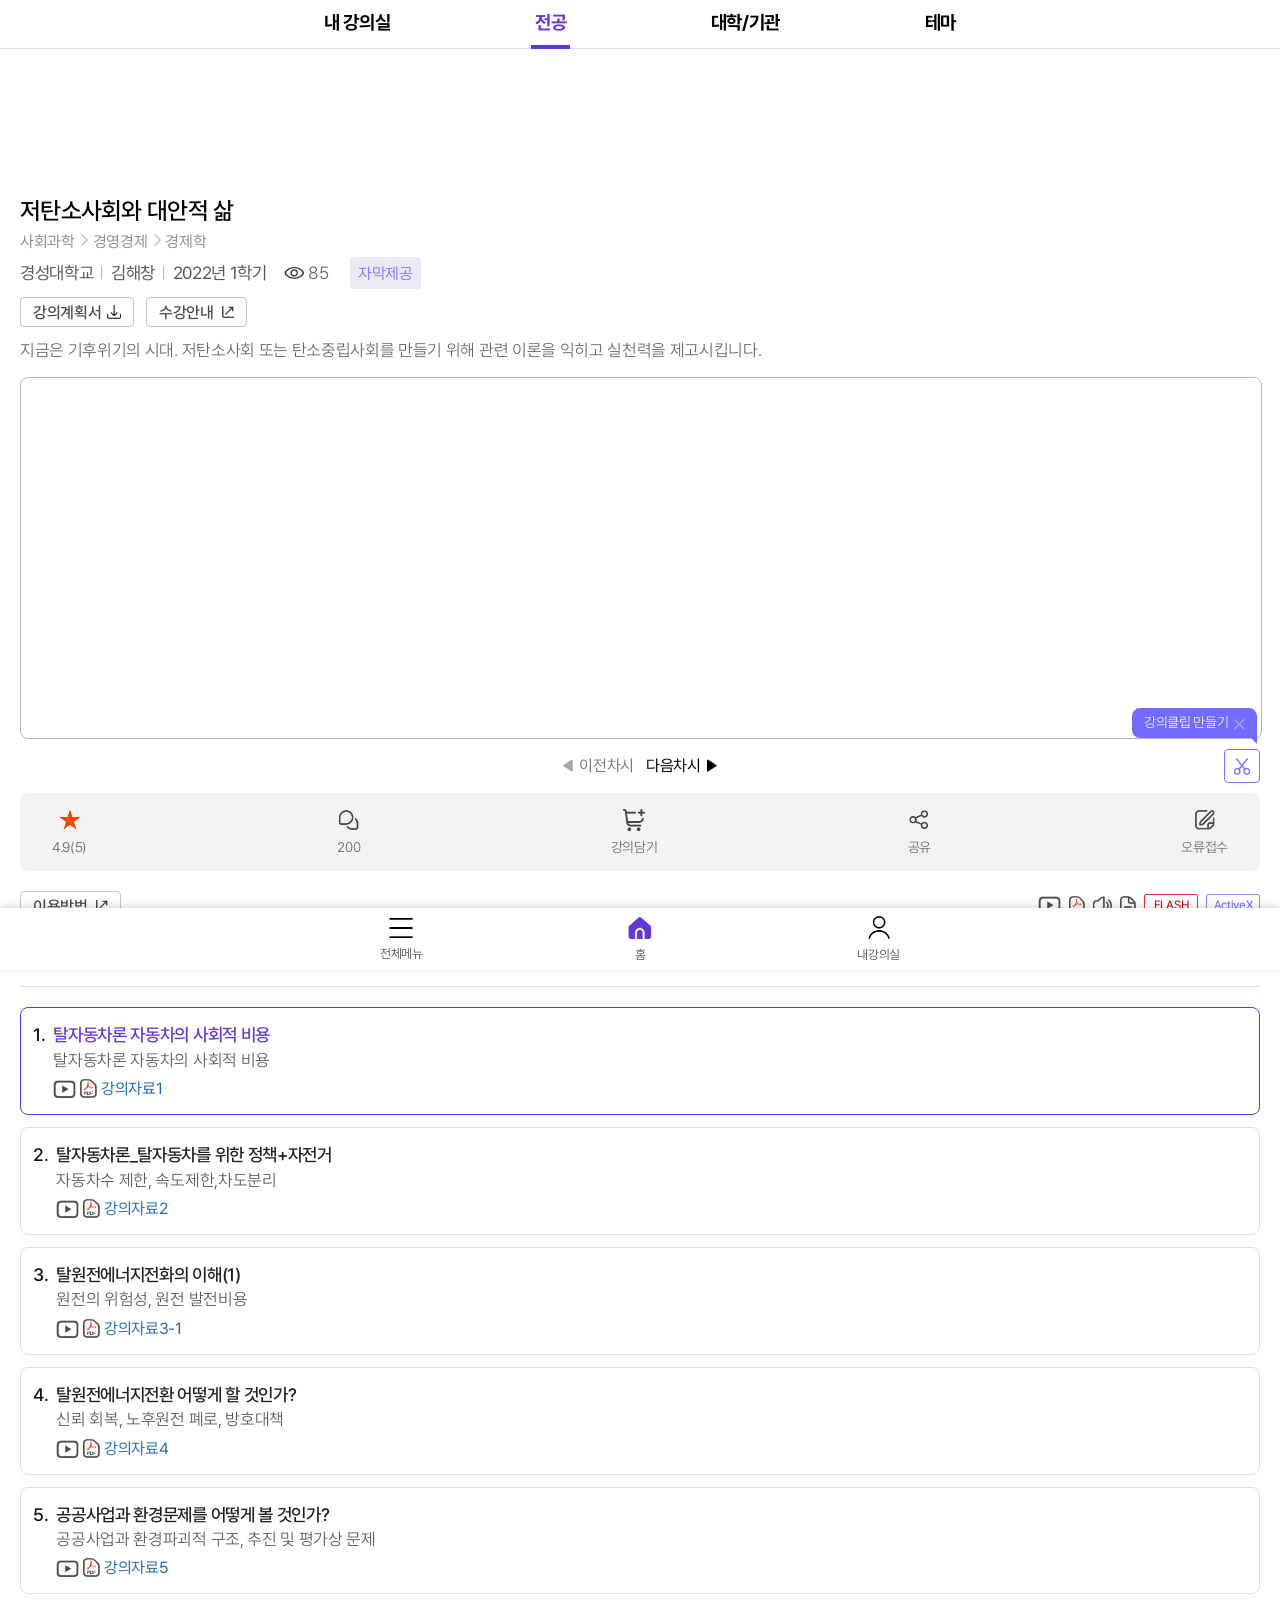
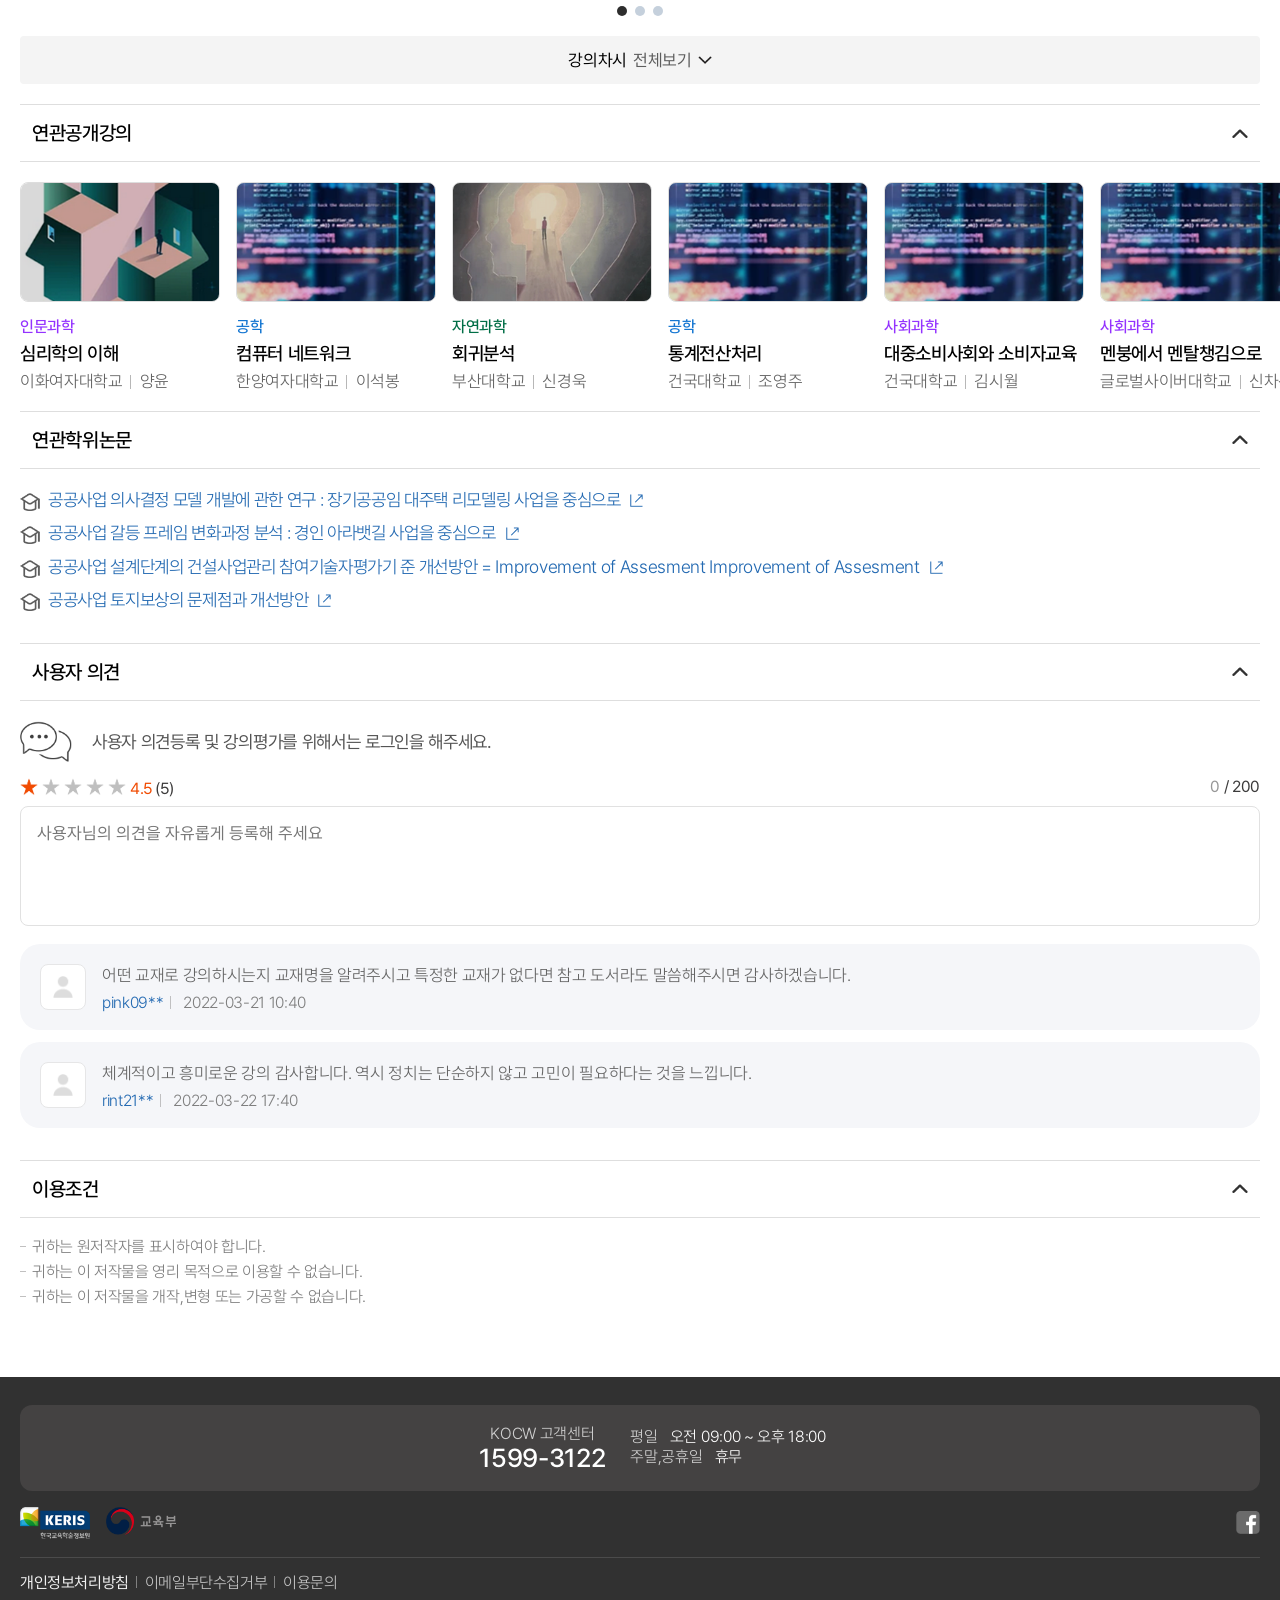
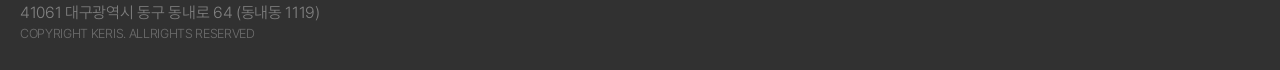
==== commit 0d0089e3: "Add files via upload" ====
--- a/mobile/detail.html
+++ b/mobile/detail.html
@@ -14,11 +14,11 @@
     <link rel="stylesheet" href="style/css/theme/sub.css">
     <link rel="stylesheet" href="style/css/lecture/detail.css">
 
-    <script src="script/jquery-3.5.1.min.js"></script>
-    <script src="script/jquery.easing.min.js"></script>
-    <script src="script/slick.js"></script>
-    <script src="script/swiper-bundle.js"></script>
-    <script src="script/jquery.dotdotdot.js"></script>
+    <script src="script/ui/jquery-3.5.1.min.js"></script>
+    <script src="script/ui/jquery.easing.min.js"></script>
+    <script src="script/ui/slick.js"></script>
+    <script src="script/ui/swiper-bundle.js"></script>
+    <script src="script/ui/jquery.dotdotdot.js"></script>
     <script src="script/layout.js"></script>
     <script src="script/sub.js"></script>
 </head>
@@ -421,7 +421,7 @@
                     <div class="detailContent classLecture">
                         <h4><a href="#" title="차시별 강의">차시별 강의</a></h4>
                         <div class="content">
-                            <ul class="detailList1">
+                            <ul class="classLectureList">
                                 <li class="on">
                                     <p class="number">1.</p>
                                     <div class="lecture">
@@ -557,8 +557,8 @@
                     <div class="detailContent relationLecture">
                         <h4><a href="#" title="연관공개강의">연관공개강의</a></h4>
                         <div class="content">
-                            <div class="swiper detailList2Swiper VideoList">
-                                <ul class="detailList2 swiper-wrapper">
+                            <div class="swiper VideoSwiper">
+                                <ul class="relationLectureList swiper-wrapper">
                                     <li class="swiper-slide">
                                         <a href="#" title="심리학의 이해">
                                             <span class="videoCover">
@@ -662,7 +662,7 @@
                     <div class="detailContent relationThesis">
                         <h4><a href="#" title="연관학위논문">연관학위논문</a></h4>
                         <div class="content">
-                            <ul class="detailList3">
+                            <ul class="relationThesisList">
                                 <li>
                                     <a href="#" title="">
                                         <span>공공사업 의사결정 모델 개발에 관한 연구 : 장기공공임 대주택 리모델링 사업을 중심으로</span>
@@ -714,7 +714,7 @@
                                     <textarea placeholder="사용자님의 의견을 자유롭게 등록해 주세요"></textarea>
                                 </div>
                             </div>
-                            <div class="detailList4">
+                            <div class="userCommentList">
                                 <li>
                                     <div class="imgCover"></div>
                                     <div class="textW">
@@ -741,7 +741,7 @@
                     <div class="detailContent termOfUse">
                         <h4><a href="#" title="이용조건">이용조건</a></h4>
                         <div class="content">
-                            <ul class="detailList5">
+                            <ul class="termOfUseList">
                                 <li>귀하는 원저작자를 표시하여야 합니다.</li>
                                 <li>귀하는 이 저작물을 영리 목적으로 이용할 수 없습니다.</li>
                                 <li>귀하는 이 저작물을 개작,변형 또는 가공할 수 없습니다.</li>
--- a/mobile/style/css/common/common.css
+++ b/mobile/style/css/common/common.css
@@ -29,21 +29,50 @@
 }
 
 
+
+/* VideoSwiper */
+.VideoSwiper{overflow: visible!important;}
+.VideoSwiper li{width: 200px; margin-right: 16px;}
+.VideoSwiper .videoCover{display: block; width: 100%;  height: 120px; margin-bottom: 16px; border-radius: 8px; overflow: hidden; position: relative; box-sizing: border-box; border: 1px solid #ddd; flex-shrink: 0;}
+.VideoSwiper .videoCover::after{content: ""; display: block; width: 100%; height: 100%; background-color: rgba(0, 0, 0, 0.15); position: absolute; left: 0; top: 0;}
+.VideoSwiper .videoCover img{width: 100%; height: 100%;}
+.VideoSwiper .videoCover .playlectures{position: absolute; right: 0; top: 0; background-color: rgba(0, 0, 0, 0.49); color: #fff; font-size: 0.87rem; padding: 4px 8px; z-index: 1;}
+.VideoSwiper .videoCover .playTime{position: absolute; height: 16px; line-height: 16px; right: 8px; top: 8px; color: #ffffff; font-size: 0.87rem; padding-left: 20px; background: url(../../../image/icon/vod_timeIcon.png) no-repeat left center; background-size: 16px; z-index: 1;}
+.VideoSwiper .videoCover .playBtn{position: absolute; left: 50%; top: 50%; transform: translate(-50%, -50%); width: 32px; height: 32px; z-index: 1;}
+.VideoSwiper .videoCover .playBtn img{width: 100%; height: 100%;}
+.VideoSwiper .major{display: block; font-size: 1rem; margin-bottom: 8px; font-family: PretendardM, sans-serif;}
+.VideoSwiper .title{display: block; font-size: 1.18rem; font-family: PretendardM, sans-serif; color: #000000; margin-bottom: 7px; width: 100%; line-height: 1.2em; word-break: keep-all; white-space: nowrap; text-overflow: ellipsis; overflow: hidden;}
+.VideoSwiper .title img{max-width: 23px; max-height: 19px; vertical-align: bottom;}
+.VideoSwiper .lecturer{display: block; font-size: 1.06rem; color: #626262; font-family: PretendardL, sans-serif;}
+.VideoSwiper .lecturer span{display: inline-block;  position: relative; padding-right: 0.5em; margin-right: 0.5em; line-height: 1.1em; vertical-align: bottom;}
+.VideoSwiper .lecturer span::after{content: ""; display: block; width: 1px; height: 0.8em; background-color: #b7b7b7; position: absolute; right: 0px; top: 3px;}
+.VideoSwiper .lecturer span:last-child{padding-right: 0; margin-right: 0;}
+.VideoSwiper .lecturer span:last-child::after{display: none;}
+.VideoSwiper .lecturer .university{max-width: calc(100% - 55px); white-space: nowrap; overflow:hidden; text-overflow: ellipsis;}
+@media screen and (max-width:640px){
+    .VideoSwiper li{width: 156px; margin-right: 8px;}
+    .VideoSwiper .videoCover{height: 100px;}
+    .VideoSwiper .lecturer span{padding-right: 0.4em; margin-right: 0.4em;}
+}
+
+
+
 /* VideoList */
 .VideoList .videoCover{display: block; width: 200px;  height: 120px; border-radius: 8px; overflow: hidden; position: relative; box-sizing: border-box; border: 1px solid #ddd; flex-shrink: 0;}
 .VideoList .videoCover::after{content: ""; display: block; width: 100%; height: 100%; background-color: rgba(0, 0, 0, 0.15); position: absolute; left: 0; top: 0;}
 .VideoList .videoCover img{width: 100%; height: 100%;}
+.VideoList .videoCover .playlectures{position: absolute; right: 0; top: 0; background-color: rgba(0, 0, 0, 0.49); color: #fff; font-size: 0.87rem; padding: 4px 8px; z-index: 1;}
 .VideoList .videoCover .playTime{position: absolute; height: 16px; line-height: 16px; right: 8px; top: 8px; color: #ffffff; font-size: 0.87rem; padding-left: 20px; background: url(../../../image/icon/vod_timeIcon.png) no-repeat left center; background-size: 16px; z-index: 1;}
 .VideoList .videoCover .playBtn{position: absolute; left: 50%; top: 50%; transform: translate(-50%, -50%); width: 32px; height: 32px; z-index: 1;}
 .VideoList .videoCover .playBtn img{width: 100%; height: 100%;}
 .VideoList .major{display: block; font-size: 1rem; margin-bottom: 8px; font-family: PretendardM, sans-serif;}
-.VideoList .title{display: block; font-size: 1.18rem; font-family: PretendardM, sans-serif; color: #000000; margin-bottom: 7px; width: 100%; line-height: 1.2em; word-break: keep-all; white-space: nowrap; text-overflow: ellipsis; overflow: hidden;}
+.VideoList .title{display: block; font-size: 1.18rem; font-family: PretendardM, sans-serif; color: #000000; margin-bottom: 7px; width: 100%; line-height: 1.2em; word-break: keep-all;}
+.VideoList .title img{max-width: 23px; max-height: 19px; margin-left: 4px; position: relative; top: 2px;}
 .VideoList .lecturer{display: block; font-size: 1.06rem; color: #626262; font-family: PretendardL, sans-serif;}
-.VideoList .lecturer span{display: inline-block;  position: relative; padding-right: 0.5em; margin-right: 0.5em; white-space: nowrap; overflow:hidden; text-overflow: ellipsis; line-height: 1.1em;}
+.VideoList .lecturer span{display: inline-block;  position: relative; padding-right: 0.5em; margin-right: 0.5em; line-height: 1.1em; vertical-align: bottom;}
 .VideoList .lecturer span::after{content: ""; display: block; width: 1px; height: 0.8em; background-color: #b7b7b7; position: absolute; right: 0px; top: 3px;}
 .VideoList .lecturer span:last-child{padding-right: 0; margin-right: 0;}
 .VideoList .lecturer span:last-child::after{display: none;}
-.VideoList .lecturer .university{max-width: calc(100% - 55px);}
 
 @media screen and (max-width:640px){
     .VideoList .videoCover{height: 100px;}
--- a/mobile/style/css/lecture/detail.css
+++ b/mobile/style/css/lecture/detail.css
@@ -76,26 +76,26 @@
 .lectureDetailContent .detailContent .content{padding: 20px 0;}
 
 
-/* lectureDetailContent - detailList1 */
-.detailList1 .slick-slide{margin: 0 8px;}
-.detailList1 .slick-list {margin: 0 -8px;}
-.detailList1 li{border: 1px solid #e1e1e1; border-radius: 8px; margin-bottom: 12px; padding: 16px 12px; box-sizing: border-box; display: -webkit-box!important; display: -ms-flexbox!important; display: flex!important;}
-.detailList1 li.on{border-color: #6435d9;}
-.detailList1 li .lecture > div{margin-bottom: 12px;}
-.detailList1 li .lecture > div:last-child{margin-bottom: 0px;}
-.detailList1 li .lecture > div p:last-child{margin-bottom: 0px;}
-.detailList1 li .number{font-family: PretendardM, sans-serif; color: #131313; font-size: 1.12rem; margin-right: 8px;line-height: 1.2em;}
-.detailList1 li .mainTitle a{display: inline-block; color: #201f1f; font-size: 1.12rem;  font-family: PretendardM, sans-serif; line-height: 1.2em; margin-bottom: 4px;}
-.detailList1 li .mainTitle.on a{color: #6435d9;}
-.detailList1 li .subTitle{color: #545454; font-size: 1.06rem; font-family: PretendardL, sans-serif; line-height: 1.2em; margin-bottom: 8px;}
-.detailList1 li .contentTitle{margin-bottom: 4px;}
-.detailList1 li .contentTitle a{display: inline-block; color: #246ab2; font-size: 1rem; line-height: 20px; margin-right: 4px;}
-.detailList1 li .contentTitle img{display: inline-block; max-width: 23px; max-height: 19px; vertical-align: bottom; margin-right: 4px;}
+/* lectureDetailContent - classLectureList */
+.classLectureList .slick-slide{margin: 0 8px;}
+.classLectureList .slick-list {margin: 0 -8px;}
+.classLectureList li{border: 1px solid #e1e1e1; border-radius: 8px; margin-bottom: 12px; padding: 16px 12px; box-sizing: border-box; display: -webkit-box!important; display: -ms-flexbox!important; display: flex!important;}
+.classLectureList li.on{border-color: #6435d9;}
+.classLectureList li .lecture > div{margin-bottom: 12px;}
+.classLectureList li .lecture > div:last-child{margin-bottom: 0px;}
+.classLectureList li .lecture > div p:last-child{margin-bottom: 0px;}
+.classLectureList li .number{font-family: PretendardM, sans-serif; color: #131313; font-size: 1.12rem; margin-right: 8px;line-height: 1.2em;}
+.classLectureList li .mainTitle a{display: inline-block; color: #201f1f; font-size: 1.12rem;  font-family: PretendardM, sans-serif; line-height: 1.2em; margin-bottom: 4px;}
+.classLectureList li .mainTitle.on a{color: #6435d9;}
+.classLectureList li .subTitle{color: #545454; font-size: 1.06rem; font-family: PretendardL, sans-serif; line-height: 1.2em; margin-bottom: 8px;}
+.classLectureList li .contentTitle{margin-bottom: 4px;}
+.classLectureList li .contentTitle a{display: inline-block; color: #246ab2; font-size: 1rem; line-height: 20px; margin-right: 4px;}
+.classLectureList li .contentTitle img{display: inline-block; max-width: 23px; max-height: 19px; vertical-align: bottom; margin-right: 4px;}
 
-.detailList1 .slick-dots{display: -webkit-box; display: -ms-flexbox; display: flex; -webkit-box-pack: center; -ms-flex-pack: center; justify-content: center; margin-bottom: 20px;}
-.detailList1 .slick-dots li{width: 10px; height: 10px; border: 0; background-color: #c5d0dc; border-radius: 50%; margin-right: 8px; margin-bottom: 0; padding: 0;}
-.detailList1 .slick-dots li.slick-active{background-color: #2d2d2d;}
-.detailList1 .slick-dots li:last-child{margin-right: 0;}
+.classLectureList .slick-dots{display: -webkit-box; display: -ms-flexbox; display: flex; -webkit-box-pack: center; -ms-flex-pack: center; justify-content: center; margin-bottom: 20px;}
+.classLectureList .slick-dots li{width: 10px; height: 10px; border: 0; background-color: #c5d0dc; border-radius: 50%; margin-right: 8px; margin-bottom: 0; padding: 0;}
+.classLectureList .slick-dots li.slick-active{background-color: #2d2d2d;}
+.classLectureList .slick-dots li:last-child{margin-right: 0;}
 
 .spreadBtn{display: block; background-color: #f4f4f4; color: #000000; font-size: 1.06rem; line-height: 48px; border-radius: 4px; text-align: center;}
 .spreadBtn span{margin-right: 6px;}
@@ -103,52 +103,25 @@
 .spreadBtn img{width: 14px; position: relative; top: -2px;}
 .spreadBtn.on img{transform: rotateZ(180deg);}
 @media screen and (max-width:640px){
-    .detailList1 li .contentTitle img{max-width: 22px; max-height: 19px;}
-    .detailList1 .slick-dots{margin-bottom: 16px;}
-    .detailList1 .slick-dots li{width: 8px; height: 8px;}
+    .classLectureList li .contentTitle img{max-width: 22px; max-height: 19px;}
+    .classLectureList .slick-dots{margin-bottom: 16px;}
+    .classLectureList .slick-dots li{width: 8px; height: 8px;}
 }
 
-/* lectureDetailContent - detailList2 */
-.detailList2Swiper{overflow: visible;}
-.detailList2 li{width: 200px; margin-right: 16px;}
-.detailList2 .videoCover{width: 100%;  height: 120px; margin-bottom: 16px;}
-
-@media screen and (max-width:640px) {
-    .detailList2 li{width: 156px; margin-right: 8px;}
-    .detailList2 .videoCover{height: 100px;}
-}
+/* lectureDetailContent - relationLecture */
 
 
-/* lectureDetailContent - detailList3 */
-.detailList3 li{margin-bottom: 12px;}
-.detailList3 li a{display: block; padding-left: 28px; position: relative;}
-.detailList3 li a::after{content: ""; display: block; width: 20px; height: 20px; background: url(../../../image/icon/thesis_icon.png) no-repeat center; background-size: 100% auto; position: absolute; left: 0; top: 3px;}
-.detailList3 li a span{color: #246ab2; font-size: 1.12rem; line-height: 1.2em; margin-right: 4px; word-break: keep-all; font-family: PretendardL, sans-serif;}
-.detailList3 li a img{width: 13px; image-rendering: -webkit-optimize-contrast; position: relative; top: 1px; margin-left: 2px;}
+
+/* lectureDetailContent - relationThesisList */
+.relationThesisList li{margin-bottom: 12px;}
+.relationThesisList li a{display: block; padding-left: 28px; position: relative;}
+.relationThesisList li a::after{content: ""; display: block; width: 20px; height: 20px; background: url(../../../image/icon/thesis_icon.png) no-repeat center; background-size: 100% auto; position: absolute; left: 0; top: 3px;}
+.relationThesisList li a span{color: #246ab2; font-size: 1.12rem; line-height: 1.2em; margin-right: 4px; word-break: keep-all; font-family: PretendardL, sans-serif;}
+.relationThesisList li a img{width: 13px; image-rendering: -webkit-optimize-contrast; position: relative; top: 1px; margin-left: 2px;}
 @media screen and (max-width:640px){
-    .detailList3 li a{padding-left: 24px;}
-    .detailList3 li a::after{content: ""; display: block; width: 18px; height: 18px; top: 1px;}
+    .relationThesisList li a{padding-left: 24px;}
+    .relationThesisList li a::after{content: ""; display: block; width: 18px; height: 18px; top: 1px;}
 }
-
-/* lectureDetailContent - detailList4 */
-.detailList4 li{background-color: #f5f6f9; display: -webkit-box; display: -ms-flexbox; display: flex; padding: 20px; box-sizing: border-box; border-radius: 20px; margin-bottom: 12px; }
-.detailList4 li .imgCover{width: 44px; height: 44px; background: #ffffff url(../../../image/icon/user.png) no-repeat center; background-size: 20px auto; border-radius: 8px; border: 1px solid #e6e6e7; margin-right: 16px; flex-shrink:0;}
-.detailList4 li .textW .writeText{color: #646464; font-size: 1.06rem; font-family: PretendardL, sans-serif; line-height: 1.3em; word-break: keep-all;}
-.detailList4 li .textW .writeInfo span{position: relative; padding-right: 8px; margin-right: 8px;}
-.detailList4 li .textW .writeInfo span::after{content: ""; display: block; width: 1px; height: 0.8em; background-color: #c0c0c1; position: absolute; right: 0; top: 2px;}
-.detailList4 li .textW .writeInfo span:last-child:after{display: none;}
-.detailList4 li .textW .writeInfo .writeUser{display: inline-block; color: #246ab2; font-size: 1rem; font-family: PretendardL, sans-serif; margin-top: 8px;}
-.detailList4 li .textW .writeInfo .writeDate{display: inline-block; color: #7f7f7f; font-size: 1rem; font-family: PretendardL, sans-serif; white-space: nowrap; margin-top: 8px;}
-@media screen and (max-width:400px) {
-    .detailList4 li{padding: 16px;}
-    .detailList4 li .imgCover{margin-right: 12px;}
-}
-
-
-/* lectureDetailContent - detailList5 */
-.detailList5 li{font-size: 1rem; color: #7d7d7d; font-family: PretendardL, sans-serif; line-height: 1.06em; margin-bottom: 8px; position: relative; padding-left: 12px; box-sizing: border-box;}
-.detailList5 li::after{content: ""; display: block; width: 6px; height: 1px; background-color: #c1c0c0; position: absolute; left: 0; top: 8px;}
-
 
 
 /*  lectureDetailContent - userComment */
@@ -166,4 +139,26 @@
 .detailContent .comment .textArea .txtLength .length{color: #979797;}
 .detailContent .comment .textArea textarea{width: 100%; height: 120px; resize: none; border: 1px solid #e1e1e1; border-radius: 8px; box-sizing: border-box; padding: 16px; font-size: 1.06rem; color: #767676;}
 .detailContent .comment .textArea textarea:focus-visible{outline-style: none; border-color: #1d78d6;}
-.detailContent .comment .textArea textarea::placeholder{font-size: 1.06rem; color: #767676; font-family: Pretendard, sans-serif; line-height: 1.2em;}+.detailContent .comment .textArea textarea::placeholder{font-size: 1.06rem; color: #767676; font-family: Pretendard, sans-serif; line-height: 1.2em;}
+
+/* lectureDetailContent - userCommentList */
+.userCommentList li{background-color: #f5f6f9; display: -webkit-box; display: -ms-flexbox; display: flex; padding: 20px; box-sizing: border-box; border-radius: 20px; margin-bottom: 12px; }
+.userCommentList li .imgCover{width: 44px; height: 44px; background: #ffffff url(../../../image/icon/user.png) no-repeat center; background-size: 20px auto; border-radius: 8px; border: 1px solid #e6e6e7; margin-right: 16px; flex-shrink:0;}
+.userCommentList li .textW .writeText{color: #646464; font-size: 1.06rem; font-family: PretendardL, sans-serif; line-height: 1.3em; word-break: keep-all;}
+.userCommentList li .textW .writeInfo span{position: relative; padding-right: 8px; margin-right: 8px;}
+.userCommentList li .textW .writeInfo span::after{content: ""; display: block; width: 1px; height: 0.8em; background-color: #c0c0c1; position: absolute; right: 0; top: 2px;}
+.userCommentList li .textW .writeInfo span:last-child:after{display: none;}
+.userCommentList li .textW .writeInfo .writeUser{display: inline-block; color: #246ab2; font-size: 1rem; font-family: PretendardL, sans-serif; margin-top: 8px;}
+.userCommentList li .textW .writeInfo .writeDate{display: inline-block; color: #7f7f7f; font-size: 1rem; font-family: PretendardL, sans-serif; white-space: nowrap; margin-top: 8px;}
+@media screen and (max-width:400px) {
+    .userCommentList li{padding: 16px;}
+    .userCommentList li .imgCover{margin-right: 12px;}
+}
+
+
+/* lectureDetailContent - termOfUseList */
+.termOfUseList li{font-size: 1rem; color: #7d7d7d; font-family: PretendardL, sans-serif; line-height: 1.06em; margin-bottom: 8px; position: relative; padding-left: 12px; box-sizing: border-box;}
+.termOfUseList li::after{content: ""; display: block; width: 6px; height: 1px; background-color: #c1c0c0; position: absolute; left: 0; top: 8px;}
+
+
+
